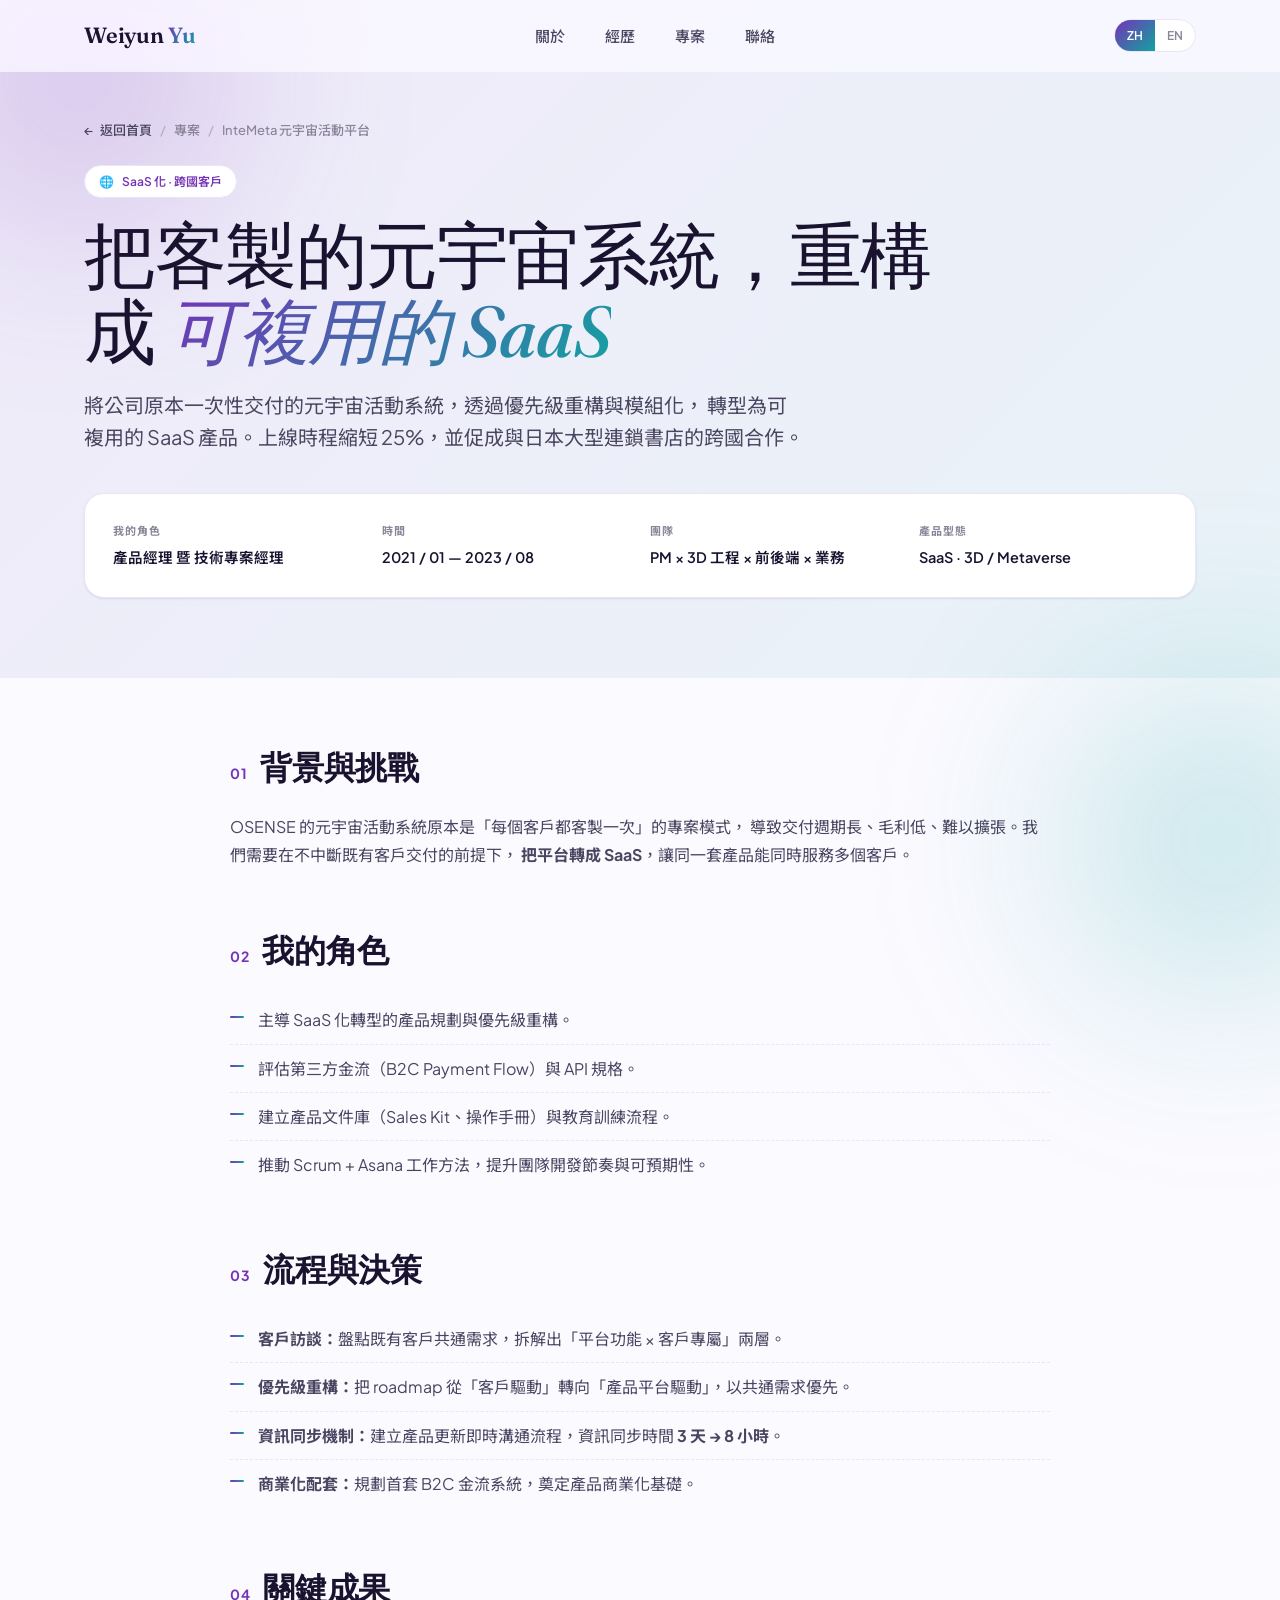
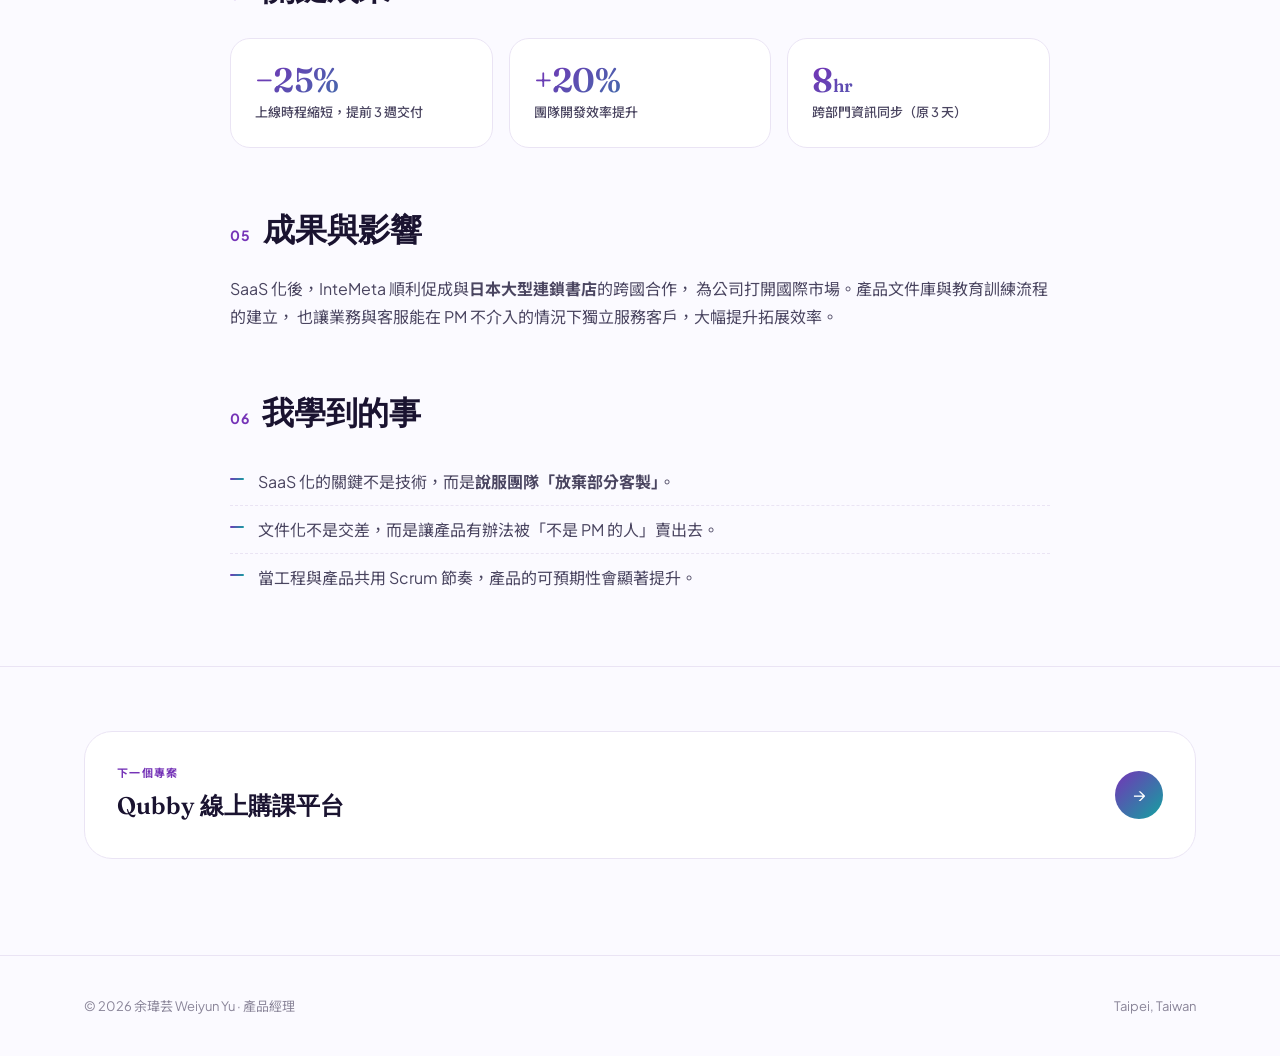
==== weiyun-site/projects/intemeta/index.html @ 2b87768e "commit first version" ====
<!DOCTYPE html>
<html lang="zh-Hant" data-lang="zh">
<head>
  <meta charset="UTF-8" />
  <meta name="viewport" content="width=device-width, initial-scale=1" />
  <title>InteMeta 元宇宙活動平台 · Weiyun Yu</title>
  <meta name="description" content="OSENSE Technology：將客製化的元宇宙活動系統 SaaS 化，上線時程縮短 25%，促成日本大型連鎖書店合作。" />

  <link rel="preconnect" href="https://fonts.googleapis.com" />
  <link rel="preconnect" href="https://fonts.gstatic.com" crossorigin />
  <link href="https://fonts.googleapis.com/css2?family=Fraunces:ital,opsz,wght@0,9..144,400;0,9..144,500;0,9..144,600;1,9..144,400;1,9..144,500&family=Plus+Jakarta+Sans:wght@400;500;600;700&family=Noto+Sans+TC:wght@400;500;600;700&display=swap" rel="stylesheet" />
  <link rel="stylesheet" href="../../assets/styles.css" />
  <link rel="stylesheet" href="../../assets/project.css" />
</head>
<body>

  <header class="nav">
    <div class="container nav__inner">
      <a href="../../index.html" class="nav__logo">
        <span>Weiyun</span><span class="gradient-text">&nbsp;Yu</span>
      </a>
      <nav class="nav__menu" aria-label="Primary">
        <a class="nav__link" href="../../index.html#about" data-zh="關於" data-en="About">關於</a>
        <a class="nav__link" href="../../index.html#experience" data-zh="經歷" data-en="Experience">經歷</a>
        <a class="nav__link" href="../../index.html#projects" data-zh="專案" data-en="Projects">專案</a>
        <a class="nav__link" href="../../index.html#contact" data-zh="聯絡" data-en="Contact">聯絡</a>
      </nav>
      <div class="nav__actions">
        <div class="lang-toggle" role="group" aria-label="Language">
          <button type="button" data-lang="zh" aria-pressed="true">ZH</button>
          <button type="button" data-lang="en" aria-pressed="false">EN</button>
        </div>
        <button type="button" class="nav__burger" aria-label="Menu" aria-expanded="false"><span></span></button>
      </div>
    </div>
  </header>

  <main>

    <section class="pp-hero">
      <div class="container">
        <div class="breadcrumb">
          <a href="../../index.html"><span aria-hidden="true">←</span> <span data-zh="返回首頁" data-en="Home">返回首頁</span></a>
          <span class="sep">/</span>
          <span data-zh="專案" data-en="Projects">專案</span>
          <span class="sep">/</span>
          <span data-zh="InteMeta 元宇宙活動平台" data-en="InteMeta">InteMeta 元宇宙活動平台</span>
        </div>

        <span class="pp-hero__tag">
          <span aria-hidden="true">🌐</span>
          <span data-zh="SaaS 化 · 跨國客戶" data-en="SaaS-ization · Cross-border">SaaS 化 · 跨國客戶</span>
        </span>

        <h1 class="pp-hero__title" data-i18n-show="zh">
          把客製的元宇宙系統，重構成 <em>可複用的 SaaS</em>
        </h1>
        <h1 class="pp-hero__title" data-i18n-show="en">
          Turning a bespoke metaverse system into a <em>repeatable SaaS</em>
        </h1>

        <p class="pp-hero__lede" data-i18n-show="zh">
          將公司原本一次性交付的元宇宙活動系統，透過優先級重構與模組化，
          轉型為可複用的 SaaS 產品。上線時程縮短 25%，並促成與日本大型連鎖書店的跨國合作。
        </p>
        <p class="pp-hero__lede" data-i18n-show="en">
          Refactored a one-off metaverse event system into a reusable SaaS product — rescoping priorities and modularising features.
          Launch time dropped 25% and unlocked a cross-border partnership with a major Japanese bookstore chain.
        </p>

        <dl class="pp-meta">
          <div class="pp-meta__item">
            <dt data-zh="我的角色" data-en="Role">我的角色</dt>
            <dd data-zh="產品經理 暨 技術專案經理" data-en="PM & Technical PM">產品經理 暨 技術專案經理</dd>
          </div>
          <div class="pp-meta__item">
            <dt data-zh="時間" data-en="Timeline">時間</dt>
            <dd data-zh="2021 / 01 — 2023 / 08" data-en="Jan 2021 — Aug 2023">2021 / 01 — 2023 / 08</dd>
          </div>
          <div class="pp-meta__item">
            <dt data-zh="團隊" data-en="Team">團隊</dt>
            <dd data-zh="PM × 3D 工程 × 前後端 × 業務" data-en="PM × 3D Eng × Fullstack × Sales">PM × 3D 工程 × 前後端 × 業務</dd>
          </div>
          <div class="pp-meta__item">
            <dt data-zh="產品型態" data-en="Type">產品型態</dt>
            <dd data-zh="SaaS · 3D / Metaverse" data-en="SaaS · 3D / Metaverse">SaaS · 3D / Metaverse</dd>
          </div>
        </dl>
      </div>
    </section>

    <section class="pp-body">
      <div class="container">

        <div class="pp-section reveal">
          <h2 data-num="01"><span data-zh="背景與挑戰" data-en="Context & Challenge">背景與挑戰</span></h2>
          <p data-i18n-show="zh">
            OSENSE 的元宇宙活動系統原本是「每個客戶都客製一次」的專案模式，
            導致交付週期長、毛利低、難以擴張。我們需要在不中斷既有客戶交付的前提下，
            <strong>把平台轉成 SaaS</strong>，讓同一套產品能同時服務多個客戶。
          </p>
          <p data-i18n-show="en">
            OSENSE's metaverse event platform ran on a "every client, a new fork" model — long cycles, thin margins, hard to scale.
            The goal: <strong>turn it into a SaaS</strong> that could serve multiple clients from a single codebase — without breaking
            existing deliveries.
          </p>
        </div>

        <div class="pp-section reveal">
          <h2 data-num="02"><span data-zh="我的角色" data-en="My Role">我的角色</span></h2>
          <ul data-i18n-show="zh">
            <li>主導 SaaS 化轉型的產品規劃與優先級重構。</li>
            <li>評估第三方金流（B2C Payment Flow）與 API 規格。</li>
            <li>建立產品文件庫（Sales Kit、操作手冊）與教育訓練流程。</li>
            <li>推動 Scrum + Asana 工作方法，提升團隊開發節奏與可預期性。</li>
          </ul>
          <ul data-i18n-show="en">
            <li>Owned the SaaS-ization roadmap and re-prioritised scope.</li>
            <li>Vetted third-party payment providers and designed the B2C payment flow & API contract.</li>
            <li>Built the product knowledge base — sales kits, ops playbooks and enablement training.</li>
            <li>Introduced Scrum + Asana rituals to give the team a predictable rhythm.</li>
          </ul>
        </div>

        <div class="pp-section reveal">
          <h2 data-num="03"><span data-zh="流程與決策" data-en="Process">流程與決策</span></h2>
          <ul data-i18n-show="zh">
            <li><strong>客戶訪談：</strong>盤點既有客戶共通需求，拆解出「平台功能 × 客戶專屬」兩層。</li>
            <li><strong>優先級重構：</strong>把 roadmap 從「客戶驅動」轉向「產品平台驅動」，以共通需求優先。</li>
            <li><strong>資訊同步機制：</strong>建立產品更新即時溝通流程，資訊同步時間 <strong>3 天 → 8 小時</strong>。</li>
            <li><strong>商業化配套：</strong>規劃首套 B2C 金流系統，奠定產品商業化基礎。</li>
          </ul>
          <ul data-i18n-show="en">
            <li><strong>Customer research:</strong> audited existing clients to split scope into <em>Platform</em> vs <em>Client-specific</em>.</li>
            <li><strong>Reprioritisation:</strong> shifted the roadmap from customer-driven to platform-driven, prioritising shared needs.</li>
            <li><strong>Sync ritual:</strong> built a real-time update pipeline — info sync time <strong>3 days → 8 hours</strong>.</li>
            <li><strong>Monetisation:</strong> designed the first B2C payment flow to unlock commercialisation.</li>
          </ul>
        </div>

        <div class="pp-section reveal">
          <h2 data-num="04"><span data-zh="關鍵成果" data-en="Highlights">關鍵成果</span></h2>
          <div class="pp-highlights">
            <div class="pp-highlight">
              <div class="pp-highlight__num">−25%</div>
              <div class="pp-highlight__label" data-zh="上線時程縮短，提前 3 週交付" data-en="Launch time cut · 3 weeks early">上線時程縮短，提前 3 週交付</div>
            </div>
            <div class="pp-highlight">
              <div class="pp-highlight__num">+20%</div>
              <div class="pp-highlight__label" data-zh="團隊開發效率提升" data-en="Team throughput lift">團隊開發效率提升</div>
            </div>
            <div class="pp-highlight">
              <div class="pp-highlight__num">8<span style="font-size:18px;">hr</span></div>
              <div class="pp-highlight__label" data-zh="跨部門資訊同步（原 3 天）" data-en="Cross-team sync (was 3 days)">跨部門資訊同步（原 3 天）</div>
            </div>
          </div>
        </div>

        <div class="pp-section reveal">
          <h2 data-num="05"><span data-zh="成果與影響" data-en="Outcome">成果與影響</span></h2>
          <p data-i18n-show="zh">
            SaaS 化後，InteMeta 順利促成與<strong>日本大型連鎖書店</strong>的跨國合作，
            為公司打開國際市場。產品文件庫與教育訓練流程的建立，
            也讓業務與客服能在 PM 不介入的情況下獨立服務客戶，大幅提升拓展效率。
          </p>
          <p data-i18n-show="en">
            Post-SaaS-ization, InteMeta landed a cross-border partnership with a <strong>major Japanese bookstore chain</strong>,
            opening up international markets. With the new product library and enablement in place, sales and CS could
            run customer engagements end-to-end without needing PM escalation — making growth truly scalable.
          </p>
        </div>

        <div class="pp-section reveal">
          <h2 data-num="06"><span data-zh="我學到的事" data-en="Learnings">我學到的事</span></h2>
          <ul data-i18n-show="zh">
            <li>SaaS 化的關鍵不是技術，而是<strong>說服團隊「放棄部分客製」</strong>。</li>
            <li>文件化不是交差，而是讓產品有辦法被「不是 PM 的人」賣出去。</li>
            <li>當工程與產品共用 Scrum 節奏，產品的可預期性會顯著提升。</li>
          </ul>
          <ul data-i18n-show="en">
            <li>The hardest part of SaaS-ization isn't technical — it's <strong>getting the team to let go of customisation</strong>.</li>
            <li>Docs aren't a chore; they're what lets the product ship without the PM in the room.</li>
            <li>Once engineering and product share a Scrum cadence, the roadmap becomes genuinely predictable.</li>
          </ul>
        </div>

      </div>
    </section>

    <section class="pp-next">
      <div class="container">
        <a class="pp-next-card" href="../qubby/index.html">
          <div>
            <div class="pp-next-card__label" data-zh="下一個專案" data-en="Next Project">下一個專案</div>
            <h3 class="pp-next-card__title" data-zh="Qubby 線上購課平台" data-en="Qubby · Course Marketplace">Qubby 線上購課平台</h3>
          </div>
          <div class="pp-next-card__arrow" aria-hidden="true">→</div>
        </a>
      </div>
    </section>

  </main>

  <footer class="footer">
    <div class="container footer__inner">
      <div>© <span data-year>2026</span> 余瑋芸 Weiyun Yu · <span data-zh="產品經理" data-en="Product Manager">產品經理</span></div>
      <div>Taipei, Taiwan</div>
    </div>
  </footer>

  <script src="../../assets/main.js"></script>
</body>
</html>
---- weiyun-site/assets/styles.css ----
/* ============================================================
   Weiyun Yu · Portfolio — Design System
   Palette: Purple #7533B7 + Teal #12A3A0 (gradient)
   Tone: Friendly, energetic, modern
   ============================================================ */

/* ---------- Tokens ---------- */
:root {
  /* Brand */
  --c-purple: #7533B7;
  --c-teal: #12A3A0;
  --g-brand: linear-gradient(135deg, #7533B7 0%, #12A3A0 100%);
  --g-brand-soft: linear-gradient(135deg, rgba(117, 51, 183, 0.08), rgba(18, 163, 160, 0.08));
  --g-brand-mid: linear-gradient(135deg, rgba(117, 51, 183, 0.15), rgba(18, 163, 160, 0.15));

  /* Neutrals */
  --c-bg: #FBFAFF;
  --c-surface: #FFFFFF;
  --c-surface-2: #F5F2FB;
  --c-ink: #1A1330;
  --c-ink-soft: #4A4560;
  --c-muted: #8A8599;
  --c-border: #EAE4F4;

  /* State */
  --c-ring: rgba(117, 51, 183, 0.35);

  /* Type scale */
  --f-serif: "Fraunces", "Noto Serif TC", Georgia, serif;
  --f-sans: "Plus Jakarta Sans", "Noto Sans TC", -apple-system, BlinkMacSystemFont, "Segoe UI", Roboto, sans-serif;

  /* Spacing */
  --sp-1: 4px;
  --sp-2: 8px;
  --sp-3: 12px;
  --sp-4: 16px;
  --sp-5: 24px;
  --sp-6: 32px;
  --sp-7: 48px;
  --sp-8: 64px;
  --sp-9: 96px;

  /* Radius */
  --r-sm: 8px;
  --r-md: 12px;
  --r-lg: 20px;
  --r-xl: 28px;
  --r-pill: 999px;

  /* Shadow */
  --sh-sm: 0 1px 2px rgba(26, 19, 48, 0.04), 0 1px 3px rgba(26, 19, 48, 0.06);
  --sh-md: 0 4px 12px rgba(26, 19, 48, 0.06), 0 8px 24px rgba(26, 19, 48, 0.06);
  --sh-lg: 0 12px 32px rgba(26, 19, 48, 0.08), 0 24px 64px rgba(26, 19, 48, 0.08);
  --sh-brand: 0 10px 30px rgba(117, 51, 183, 0.25);

  /* Layout */
  --maxw: 1160px;
  --nav-h: 72px;

  /* Motion */
  --ease: cubic-bezier(0.22, 1, 0.36, 1);
}

/* ---------- Reset ---------- */
*, *::before, *::after { box-sizing: border-box; }
html { scroll-behavior: smooth; scroll-padding-top: var(--nav-h); }
body {
  margin: 0;
  font-family: var(--f-sans);
  color: var(--c-ink);
  background: var(--c-bg);
  line-height: 1.6;
  -webkit-font-smoothing: antialiased;
  overflow-x: hidden;
}
img { max-width: 100%; display: block; }
a { color: inherit; text-decoration: none; }
button { font: inherit; cursor: pointer; border: none; background: none; color: inherit; }
ul { list-style: none; padding: 0; margin: 0; }

/* Ambient blobs (decorative) */
body::before, body::after {
  content: "";
  position: fixed;
  z-index: -1;
  border-radius: 50%;
  filter: blur(100px);
  opacity: 0.35;
  pointer-events: none;
}
body::before {
  width: 480px; height: 480px;
  background: radial-gradient(circle, var(--c-purple), transparent 60%);
  top: -160px; left: -160px;
}
body::after {
  width: 520px; height: 520px;
  background: radial-gradient(circle, var(--c-teal), transparent 60%);
  bottom: -200px; right: -200px;
}

/* ---------- Utilities ---------- */
.container {
  width: 100%;
  max-width: var(--maxw);
  margin: 0 auto;
  padding: 0 24px;
}
.gradient-text {
  background: var(--g-brand);
  -webkit-background-clip: text;
  background-clip: text;
  color: transparent;
}
.eyebrow {
  display: inline-flex;
  align-items: center;
  gap: 10px;
  font-size: 12px;
  letter-spacing: 0.18em;
  text-transform: uppercase;
  color: var(--c-purple);
  font-weight: 600;
}
.eyebrow::before {
  content: "";
  width: 32px;
  height: 2px;
  background: var(--g-brand);
  border-radius: 2px;
}
.section-title {
  font-family: var(--f-serif);
  font-size: clamp(28px, 4vw, 44px);
  font-weight: 600;
  line-height: 1.15;
  letter-spacing: -0.01em;
  margin: 12px 0 48px;
}

/* ---------- Navbar ---------- */
.nav {
  position: fixed;
  top: 0; left: 0; right: 0;
  z-index: 50;
  height: var(--nav-h);
  background: rgba(251, 250, 255, 0.75);
  backdrop-filter: saturate(180%) blur(14px);
  -webkit-backdrop-filter: saturate(180%) blur(14px);
  border-bottom: 1px solid transparent;
  transition: border-color 0.3s var(--ease), background 0.3s var(--ease);
}
.nav.scrolled { border-bottom-color: var(--c-border); }
.nav__inner {
  height: 100%;
  display: flex;
  align-items: center;
  justify-content: space-between;
}
.nav__logo {
  font-family: var(--f-serif);
  font-weight: 600;
  font-size: 22px;
  letter-spacing: -0.01em;
}
.nav__menu {
  display: flex;
  gap: 36px;
  align-items: center;
}
.nav__link {
  font-size: 15px;
  font-weight: 500;
  color: var(--c-ink-soft);
  position: relative;
  padding: 6px 2px;
  transition: color 0.2s var(--ease);
}
.nav__link:hover { color: var(--c-purple); }
.nav__link::after {
  content: "";
  position: absolute;
  left: 0; right: 0; bottom: 0;
  height: 2px;
  background: var(--g-brand);
  transform: scaleX(0);
  transform-origin: left;
  transition: transform 0.3s var(--ease);
  border-radius: 2px;
}
.nav__link:hover::after { transform: scaleX(1); }
.nav__actions { display: flex; align-items: center; gap: 16px; }
.lang-toggle {
  display: inline-flex;
  border: 1px solid var(--c-border);
  border-radius: var(--r-pill);
  overflow: hidden;
  background: var(--c-surface);
}
.lang-toggle button {
  padding: 6px 12px;
  font-size: 12px;
  font-weight: 600;
  color: var(--c-muted);
  transition: all 0.2s var(--ease);
}
.lang-toggle button.active {
  background: var(--g-brand);
  color: #fff;
}
.nav__burger {
  display: none;
  width: 40px; height: 40px;
  border-radius: var(--r-md);
  border: 1px solid var(--c-border);
  background: var(--c-surface);
  align-items: center; justify-content: center;
}
.nav__burger span {
  display: block;
  width: 18px; height: 2px;
  background: var(--c-ink);
  position: relative;
  transition: transform 0.3s var(--ease);
}
.nav__burger span::before, .nav__burger span::after {
  content: "";
  position: absolute;
  left: 0;
  width: 18px; height: 2px;
  background: var(--c-ink);
  transition: transform 0.3s var(--ease);
}
.nav__burger span::before { top: -6px; }
.nav__burger span::after { top: 6px; }
.nav.open .nav__burger span { background: transparent; }
.nav.open .nav__burger span::before { transform: translateY(6px) rotate(45deg); }
.nav.open .nav__burger span::after { transform: translateY(-6px) rotate(-45deg); }

/* ---------- Buttons ---------- */
.btn {
  display: inline-flex;
  align-items: center;
  gap: 8px;
  padding: 14px 24px;
  border-radius: var(--r-pill);
  font-weight: 600;
  font-size: 15px;
  transition: transform 0.2s var(--ease), box-shadow 0.2s var(--ease), background 0.2s var(--ease);
  cursor: pointer;
  white-space: nowrap;
}
.btn--primary {
  background: var(--g-brand);
  color: #fff;
  box-shadow: var(--sh-brand);
}
.btn--primary:hover { transform: translateY(-2px); box-shadow: 0 14px 36px rgba(117, 51, 183, 0.32); }
.btn--ghost {
  background: var(--c-surface);
  color: var(--c-ink);
  border: 1px solid var(--c-border);
}
.btn--ghost:hover { border-color: var(--c-purple); color: var(--c-purple); transform: translateY(-2px); }
.btn--sm { padding: 10px 18px; font-size: 14px; }

/* ---------- Chips / Tags ---------- */
.chip {
  display: inline-flex;
  align-items: center;
  padding: 7px 14px;
  border-radius: var(--r-pill);
  background: var(--c-surface);
  border: 1px solid var(--c-border);
  font-size: 13px;
  font-weight: 500;
  color: var(--c-ink-soft);
  transition: all 0.2s var(--ease);
}
.chip:hover {
  border-color: var(--c-purple);
  color: var(--c-purple);
  transform: translateY(-1px);
}
.chip-group { display: flex; flex-wrap: wrap; gap: 10px; }

/* ---------- Hero ---------- */
.hero {
  padding: calc(var(--nav-h) + 64px) 0 96px;
  position: relative;
}
.hero__grid {
  display: grid;
  grid-template-columns: 1.2fr 1fr;
  gap: 64px;
  align-items: center;
}
.hero__title {
  font-family: var(--f-serif);
  font-size: clamp(56px, 9vw, 120px);
  font-weight: 500;
  line-height: 0.95;
  letter-spacing: -0.03em;
  margin: 16px 0 24px;
}
.hero__title .given { display: block; }
.hero__title .family {
  display: block;
  font-style: italic;
  font-weight: 400;
  background: var(--g-brand);
  -webkit-background-clip: text;
  background-clip: text;
  color: transparent;
}
.hero__tagline {
  font-size: clamp(16px, 1.4vw, 18px);
  color: var(--c-ink-soft);
  max-width: 520px;
  margin: 0 0 28px;
}
.hero__chips { margin-bottom: 36px; }
.hero__ctas { display: flex; gap: 14px; flex-wrap: wrap; }

.hero__photo {
  position: relative;
  width: 100%;
  aspect-ratio: 1 / 1;
  max-width: 420px;
  margin-left: auto;
}
.hero__photo-inner {
  width: 100%;
  height: 100%;
  border-radius: 50%;
  overflow: hidden;
  background: var(--g-brand);
  padding: 6px;
  box-shadow: var(--sh-lg);
  position: relative;
  z-index: 2;
}
.hero__photo-inner img {
  width: 100%;
  height: 100%;
  object-fit: cover;
  border-radius: 50%;
  background: var(--c-surface-2);
}
.hero__photo::before, .hero__photo::after {
  content: "";
  position: absolute;
  border-radius: 50%;
  filter: blur(40px);
  z-index: 1;
}
.hero__photo::before {
  width: 180px; height: 180px;
  background: var(--c-purple);
  top: -30px; left: -20px;
  opacity: 0.35;
}
.hero__photo::after {
  width: 220px; height: 220px;
  background: var(--c-teal);
  bottom: -40px; right: -30px;
  opacity: 0.35;
}
.hero__sticker {
  position: absolute;
  right: -12px;
  top: 32px;
  z-index: 3;
  background: #fff;
  border-radius: var(--r-pill);
  padding: 10px 18px;
  box-shadow: var(--sh-md);
  font-size: 13px;
  font-weight: 600;
  display: inline-flex;
  align-items: center;
  gap: 8px;
  animation: float 4s ease-in-out infinite;
}
.hero__sticker .dot {
  width: 8px; height: 8px;
  background: var(--c-teal);
  border-radius: 50%;
  box-shadow: 0 0 0 4px rgba(18, 163, 160, 0.2);
}
@keyframes float {
  0%, 100% { transform: translateY(0); }
  50% { transform: translateY(-8px); }
}

/* ---------- Section ---------- */
.section {
  padding: 96px 0;
  position: relative;
}
.section--alt { background: var(--c-surface-2); }

/* ---------- About ---------- */
.about__grid {
  display: grid;
  grid-template-columns: 1.3fr 1fr;
  gap: 64px;
  align-items: start;
}
.about__text p {
  font-size: 17px;
  color: var(--c-ink-soft);
  margin: 0 0 20px;
}
.about__text strong {
  color: var(--c-ink);
  background: linear-gradient(180deg, transparent 65%, rgba(18, 163, 160, 0.25) 65%);
  padding: 0 2px;
  font-weight: 600;
}
.stats-grid {
  display: grid;
  grid-template-columns: 1fr 1fr;
  gap: 16px;
}
.stat-card {
  background: var(--c-surface);
  border: 1px solid var(--c-border);
  border-radius: var(--r-lg);
  padding: 28px 24px;
  transition: all 0.3s var(--ease);
  position: relative;
  overflow: hidden;
}
.stat-card::before {
  content: "";
  position: absolute;
  inset: 0;
  background: var(--g-brand);
  opacity: 0;
  transition: opacity 0.3s var(--ease);
  z-index: 0;
}
.stat-card:hover { transform: translateY(-4px); box-shadow: var(--sh-md); }
.stat-card > * { position: relative; z-index: 1; }
.stat-card__num {
  font-family: var(--f-serif);
  font-size: 44px;
  font-weight: 600;
  line-height: 1;
  letter-spacing: -0.02em;
  background: var(--g-brand);
  -webkit-background-clip: text;
  background-clip: text;
  color: transparent;
  margin-bottom: 8px;
}
.stat-card__label {
  font-size: 14px;
  color: var(--c-ink-soft);
  font-weight: 500;
}

/* ---------- Timeline ---------- */
.timeline {
  position: relative;
  padding-left: 8px;
}
.timeline::before {
  content: "";
  position: absolute;
  left: 108px;
  top: 8px;
  bottom: 8px;
  width: 2px;
  background: linear-gradient(180deg, var(--c-purple), var(--c-teal));
  opacity: 0.25;
  border-radius: 2px;
}
.t-item {
  display: grid;
  grid-template-columns: 96px 1fr;
  gap: 32px;
  padding: 20px 0;
  position: relative;
}
.t-item__when {
  font-size: 13px;
  font-weight: 600;
  color: var(--c-purple);
  text-align: right;
  padding-top: 4px;
}
.t-item__dot {
  position: absolute;
  left: 102px;
  top: 28px;
  width: 14px;
  height: 14px;
  border-radius: 50%;
  background: var(--g-brand);
  border: 3px solid var(--c-bg);
  box-shadow: 0 0 0 2px var(--c-purple);
}
.t-item__body {
  padding-left: 32px;
}
.t-item__role {
  font-size: 18px;
  font-weight: 700;
  color: var(--c-ink);
  margin: 0 0 4px;
}
.t-item__org {
  font-size: 14px;
  font-weight: 600;
  background: var(--g-brand);
  -webkit-background-clip: text;
  background-clip: text;
  color: transparent;
  margin: 0 0 12px;
}
.t-item__desc {
  font-size: 15px;
  color: var(--c-ink-soft);
  margin: 0;
}
.t-item__desc ul { padding-left: 18px; list-style: disc; }
.t-item__desc li { margin: 4px 0; }

/* ---------- Projects Grid ---------- */
.projects-grid {
  display: grid;
  grid-template-columns: repeat(3, 1fr);
  gap: 24px;
}
.p-card {
  display: flex;
  flex-direction: column;
  background: var(--c-surface);
  border: 1px solid var(--c-border);
  border-radius: var(--r-xl);
  padding: 28px;
  transition: all 0.3s var(--ease);
  position: relative;
  overflow: hidden;
  min-height: 280px;
  text-decoration: none;
  color: inherit;
}
.p-card::before {
  content: "";
  position: absolute;
  inset: 0;
  border-radius: var(--r-xl);
  padding: 2px;
  background: var(--g-brand);
  -webkit-mask: linear-gradient(#000 0 0) content-box, linear-gradient(#000 0 0);
  mask: linear-gradient(#000 0 0) content-box, linear-gradient(#000 0 0);
  -webkit-mask-composite: xor;
  mask-composite: exclude;
  opacity: 0;
  transition: opacity 0.3s var(--ease);
  pointer-events: none;
}
.p-card:hover { transform: translateY(-6px); box-shadow: var(--sh-lg); }
.p-card:hover::before { opacity: 1; }
.p-card__icon {
  width: 52px; height: 52px;
  border-radius: var(--r-md);
  background: var(--g-brand-mid);
  display: inline-flex;
  align-items: center;
  justify-content: center;
  font-size: 26px;
  margin-bottom: 20px;
}
.p-card__title {
  font-size: 20px;
  font-weight: 700;
  margin: 0 0 4px;
  letter-spacing: -0.01em;
}
.p-card__org {
  font-size: 13px;
  color: var(--c-muted);
  margin: 0 0 14px;
  font-weight: 500;
}
.p-card__desc {
  font-size: 14.5px;
  color: var(--c-ink-soft);
  margin: 0 0 20px;
  flex: 1;
}
.p-card__badge {
  display: inline-flex;
  align-items: center;
  gap: 6px;
  align-self: flex-start;
  padding: 6px 12px;
  font-size: 12px;
  font-weight: 600;
  color: var(--c-purple);
  background: var(--g-brand-soft);
  border-radius: var(--r-pill);
}
.p-card__arrow {
  position: absolute;
  top: 28px; right: 28px;
  width: 32px; height: 32px;
  border-radius: 50%;
  background: var(--c-surface-2);
  display: inline-flex;
  align-items: center;
  justify-content: center;
  color: var(--c-ink-soft);
  transition: all 0.3s var(--ease);
  font-size: 14px;
}
.p-card:hover .p-card__arrow {
  background: var(--g-brand);
  color: #fff;
  transform: rotate(-45deg);
}

/* ---------- Skills ---------- */
.skills-grid {
  display: grid;
  grid-template-columns: repeat(2, 1fr);
  gap: 24px;
}
.skill-block {
  background: var(--c-surface);
  border: 1px solid var(--c-border);
  border-radius: var(--r-lg);
  padding: 28px;
}
.skill-block__title {
  font-size: 14px;
  font-weight: 700;
  color: var(--c-purple);
  text-transform: uppercase;
  letter-spacing: 0.08em;
  margin: 0 0 16px;
}

/* ---------- Contact ---------- */
.contact-card {
  background: var(--c-surface);
  border: 1px solid var(--c-border);
  border-radius: var(--r-xl);
  padding: 56px;
  display: grid;
  grid-template-columns: 1.3fr 1fr;
  gap: 48px;
  align-items: center;
  position: relative;
  overflow: hidden;
  box-shadow: var(--sh-md);
}
.contact-card::before {
  content: "";
  position: absolute;
  top: -80px; right: -80px;
  width: 260px; height: 260px;
  border-radius: 50%;
  background: var(--g-brand);
  opacity: 0.1;
  filter: blur(40px);
}
.contact-card h2 {
  font-family: var(--f-serif);
  font-size: clamp(32px, 4vw, 48px);
  font-weight: 500;
  line-height: 1.1;
  letter-spacing: -0.02em;
  margin: 0 0 16px;
  position: relative;
}
.contact-card .hl {
  background: var(--g-brand);
  -webkit-background-clip: text;
  background-clip: text;
  color: transparent;
  font-style: italic;
}
.contact-card p {
  font-size: 16px;
  color: var(--c-ink-soft);
  margin: 0;
  position: relative;
}
.contact-links {
  display: flex;
  flex-direction: column;
  gap: 12px;
  position: relative;
}
.contact-link {
  display: flex;
  align-items: center;
  gap: 12px;
  padding: 14px 20px;
  background: var(--c-surface-2);
  border: 1px solid var(--c-border);
  border-radius: var(--r-md);
  font-size: 14px;
  font-weight: 500;
  transition: all 0.2s var(--ease);
}
.contact-link:hover {
  border-color: var(--c-purple);
  color: var(--c-purple);
  transform: translateX(4px);
}
.contact-link__icon {
  width: 20px; height: 20px;
  display: inline-flex;
  align-items: center;
  justify-content: center;
}

/* ---------- Footer ---------- */
.footer {
  padding: 40px 0;
  border-top: 1px solid var(--c-border);
  font-size: 13px;
  color: var(--c-muted);
}
.footer__inner {
  display: flex;
  justify-content: space-between;
  align-items: center;
  flex-wrap: wrap;
  gap: 12px;
}

/* ---------- Responsive ---------- */
@media (max-width: 1023px) {
  .hero__grid,
  .about__grid,
  .contact-card {
    grid-template-columns: 1fr;
    gap: 40px;
  }
  .hero { padding: calc(var(--nav-h) + 40px) 0 64px; }
  .hero__photo { order: -1; max-width: 320px; margin: 0 auto; }
  .section { padding: 72px 0; }
  .projects-grid { grid-template-columns: repeat(2, 1fr); }
  .contact-card { padding: 40px; }
}

@media (max-width: 767px) {
  :root { --nav-h: 64px; }
  .container { padding: 0 20px; }
  .nav__menu {
    position: fixed;
    top: var(--nav-h);
    left: 0; right: 0;
    flex-direction: column;
    gap: 0;
    background: rgba(251, 250, 255, 0.98);
    backdrop-filter: blur(20px);
    padding: 24px 20px;
    border-bottom: 1px solid var(--c-border);
    transform: translateY(-10px);
    opacity: 0;
    pointer-events: none;
    transition: all 0.3s var(--ease);
  }
  .nav__menu .nav__link {
    width: 100%;
    padding: 14px 4px;
    border-bottom: 1px solid var(--c-border);
    font-size: 16px;
  }
  .nav.open .nav__menu {
    transform: translateY(0);
    opacity: 1;
    pointer-events: auto;
  }
  .nav__burger { display: inline-flex; }
  .hero { padding-top: calc(var(--nav-h) + 32px); padding-bottom: 48px; }
  .hero__photo { max-width: 260px; }
  .hero__title { font-size: clamp(48px, 14vw, 72px); }
  .section { padding: 56px 0; }
  .section-title { margin-bottom: 32px; }
  .stats-grid { grid-template-columns: 1fr 1fr; }
  .stats-grid .stat-card { padding: 20px 16px; }
  .stat-card__num { font-size: 32px; }
  .projects-grid { grid-template-columns: 1fr; }
  .skills-grid { grid-template-columns: 1fr; }
  .contact-card { padding: 32px 24px; }
  .timeline::before { left: 72px; }
  .t-item { grid-template-columns: 64px 1fr; gap: 20px; }
  .t-item__dot { left: 66px; }
  .t-item__body { padding-left: 20px; }
  .t-item__when { font-size: 12px; }
  .hero__ctas .btn { flex: 1; justify-content: center; }
  .hero__sticker { right: auto; left: 50%; transform: translateX(-50%); }
}

/* ---------- Lang Toggle Body State ---------- */
[data-i18n-show]:not(.is-visible) { display: none; }

/* ---------- Reveal Animation ---------- */
.reveal {
  opacity: 0;
  transform: translateY(24px);
  transition: opacity 0.6s var(--ease), transform 0.6s var(--ease);
}
.reveal.in {
  opacity: 1;
  transform: none;
}
---- weiyun-site/assets/project.css ----
/* ============================================================
   Project Detail Page Styles
   ============================================================ */

.pp-hero {
  padding: calc(var(--nav-h) + 48px) 0 64px;
  position: relative;
  overflow: hidden;
}
.pp-hero::before {
  content: "";
  position: absolute;
  inset: 0;
  background: var(--g-brand);
  opacity: 0.08;
  z-index: -1;
}
.breadcrumb {
  display: flex;
  align-items: center;
  gap: 8px;
  font-size: 13px;
  color: var(--c-muted);
  margin-bottom: 24px;
  font-weight: 500;
}
.breadcrumb a {
  color: var(--c-ink-soft);
  display: inline-flex;
  align-items: center;
  gap: 6px;
  transition: color 0.2s var(--ease);
}
.breadcrumb a:hover { color: var(--c-purple); }
.breadcrumb .sep { opacity: 0.5; }

.pp-hero__tag {
  display: inline-flex;
  align-items: center;
  gap: 8px;
  padding: 6px 14px;
  background: var(--c-surface);
  border: 1px solid var(--c-border);
  border-radius: var(--r-pill);
  font-size: 12px;
  font-weight: 600;
  color: var(--c-purple);
  margin-bottom: 20px;
}
.pp-hero__title {
  font-family: var(--f-serif);
  font-size: clamp(40px, 6vw, 72px);
  font-weight: 500;
  line-height: 1.05;
  letter-spacing: -0.02em;
  margin: 0 0 20px;
  max-width: 900px;
}
.pp-hero__title em {
  font-style: italic;
  background: var(--g-brand);
  -webkit-background-clip: text;
  background-clip: text;
  color: transparent;
}
.pp-hero__lede {
  font-size: clamp(17px, 1.6vw, 20px);
  color: var(--c-ink-soft);
  max-width: 720px;
  margin: 0 0 40px;
  line-height: 1.6;
}
.pp-meta {
  display: grid;
  grid-template-columns: repeat(4, 1fr);
  gap: 20px;
  padding: 28px;
  background: var(--c-surface);
  border: 1px solid var(--c-border);
  border-radius: var(--r-lg);
  box-shadow: var(--sh-sm);
}
.pp-meta__item dt {
  font-size: 11px;
  font-weight: 700;
  color: var(--c-muted);
  text-transform: uppercase;
  letter-spacing: 0.1em;
  margin-bottom: 6px;
}
.pp-meta__item dd {
  margin: 0;
  font-size: 14.5px;
  font-weight: 600;
  color: var(--c-ink);
}

.pp-body {
  padding: 64px 0;
}
.pp-section {
  max-width: 820px;
  margin: 0 auto 56px;
}
.pp-section:last-child { margin-bottom: 0; }
.pp-section h2 {
  font-family: var(--f-serif);
  font-size: clamp(24px, 3vw, 32px);
  font-weight: 600;
  letter-spacing: -0.01em;
  margin: 0 0 20px;
  display: flex;
  align-items: baseline;
  gap: 12px;
}
.pp-section h2::before {
  content: attr(data-num);
  font-size: 14px;
  font-family: var(--f-sans);
  font-weight: 700;
  color: var(--c-purple);
  letter-spacing: 0.08em;
}
.pp-section p {
  font-size: 16px;
  color: var(--c-ink-soft);
  margin: 0 0 16px;
  line-height: 1.75;
}
.pp-section ul {
  padding-left: 0;
  list-style: none;
}
.pp-section ul li {
  position: relative;
  padding: 10px 0 10px 28px;
  font-size: 16px;
  color: var(--c-ink-soft);
  line-height: 1.7;
  border-bottom: 1px dashed var(--c-border);
}
.pp-section ul li:last-child { border-bottom: none; }
.pp-section ul li::before {
  content: "";
  position: absolute;
  left: 0;
  top: 20px;
  width: 14px;
  height: 2px;
  background: var(--g-brand);
  border-radius: 2px;
}

.pp-highlights {
  display: grid;
  grid-template-columns: repeat(3, 1fr);
  gap: 16px;
  margin-top: 24px;
}
.pp-highlight {
  padding: 24px;
  background: var(--c-surface);
  border: 1px solid var(--c-border);
  border-radius: var(--r-lg);
  transition: all 0.3s var(--ease);
}
.pp-highlight:hover { transform: translateY(-4px); box-shadow: var(--sh-md); }
.pp-highlight__num {
  font-family: var(--f-serif);
  font-size: 34px;
  font-weight: 600;
  line-height: 1;
  background: var(--g-brand);
  -webkit-background-clip: text;
  background-clip: text;
  color: transparent;
  margin-bottom: 6px;
  letter-spacing: -0.02em;
}
.pp-highlight__label {
  font-size: 13px;
  color: var(--c-ink-soft);
  font-weight: 500;
  line-height: 1.5;
}

.pp-next {
  padding: 64px 0 96px;
  border-top: 1px solid var(--c-border);
}
.pp-next-card {
  display: flex;
  justify-content: space-between;
  align-items: center;
  gap: 24px;
  padding: 32px;
  background: var(--c-surface);
  border: 1px solid var(--c-border);
  border-radius: var(--r-xl);
  transition: all 0.3s var(--ease);
}
.pp-next-card:hover {
  border-color: var(--c-purple);
  transform: translateY(-4px);
  box-shadow: var(--sh-md);
}
.pp-next-card__label {
  font-size: 11px;
  font-weight: 700;
  color: var(--c-purple);
  text-transform: uppercase;
  letter-spacing: 0.12em;
  margin: 0 0 6px;
}
.pp-next-card__title {
  font-family: var(--f-serif);
  font-size: 24px;
  font-weight: 600;
  margin: 0;
}
.pp-next-card__arrow {
  width: 48px; height: 48px;
  border-radius: 50%;
  background: var(--g-brand);
  color: #fff;
  display: inline-flex;
  align-items: center;
  justify-content: center;
  font-size: 18px;
  flex-shrink: 0;
  transition: transform 0.3s var(--ease);
}
.pp-next-card:hover .pp-next-card__arrow { transform: translateX(4px); }

@media (max-width: 1023px) {
  .pp-meta { grid-template-columns: repeat(2, 1fr); }
  .pp-highlights { grid-template-columns: repeat(3, 1fr); gap: 12px; }
  .pp-highlight { padding: 20px 16px; }
  .pp-highlight__num { font-size: 28px; }
}

@media (max-width: 767px) {
  .pp-hero { padding: calc(var(--nav-h) + 24px) 0 40px; }
  .pp-meta { grid-template-columns: 1fr 1fr; padding: 20px; gap: 16px; }
  .pp-body { padding: 48px 0; }
  .pp-section { margin-bottom: 40px; }
  .pp-highlights { grid-template-columns: 1fr; }
  .pp-next-card { flex-direction: column; text-align: center; padding: 24px; }
}
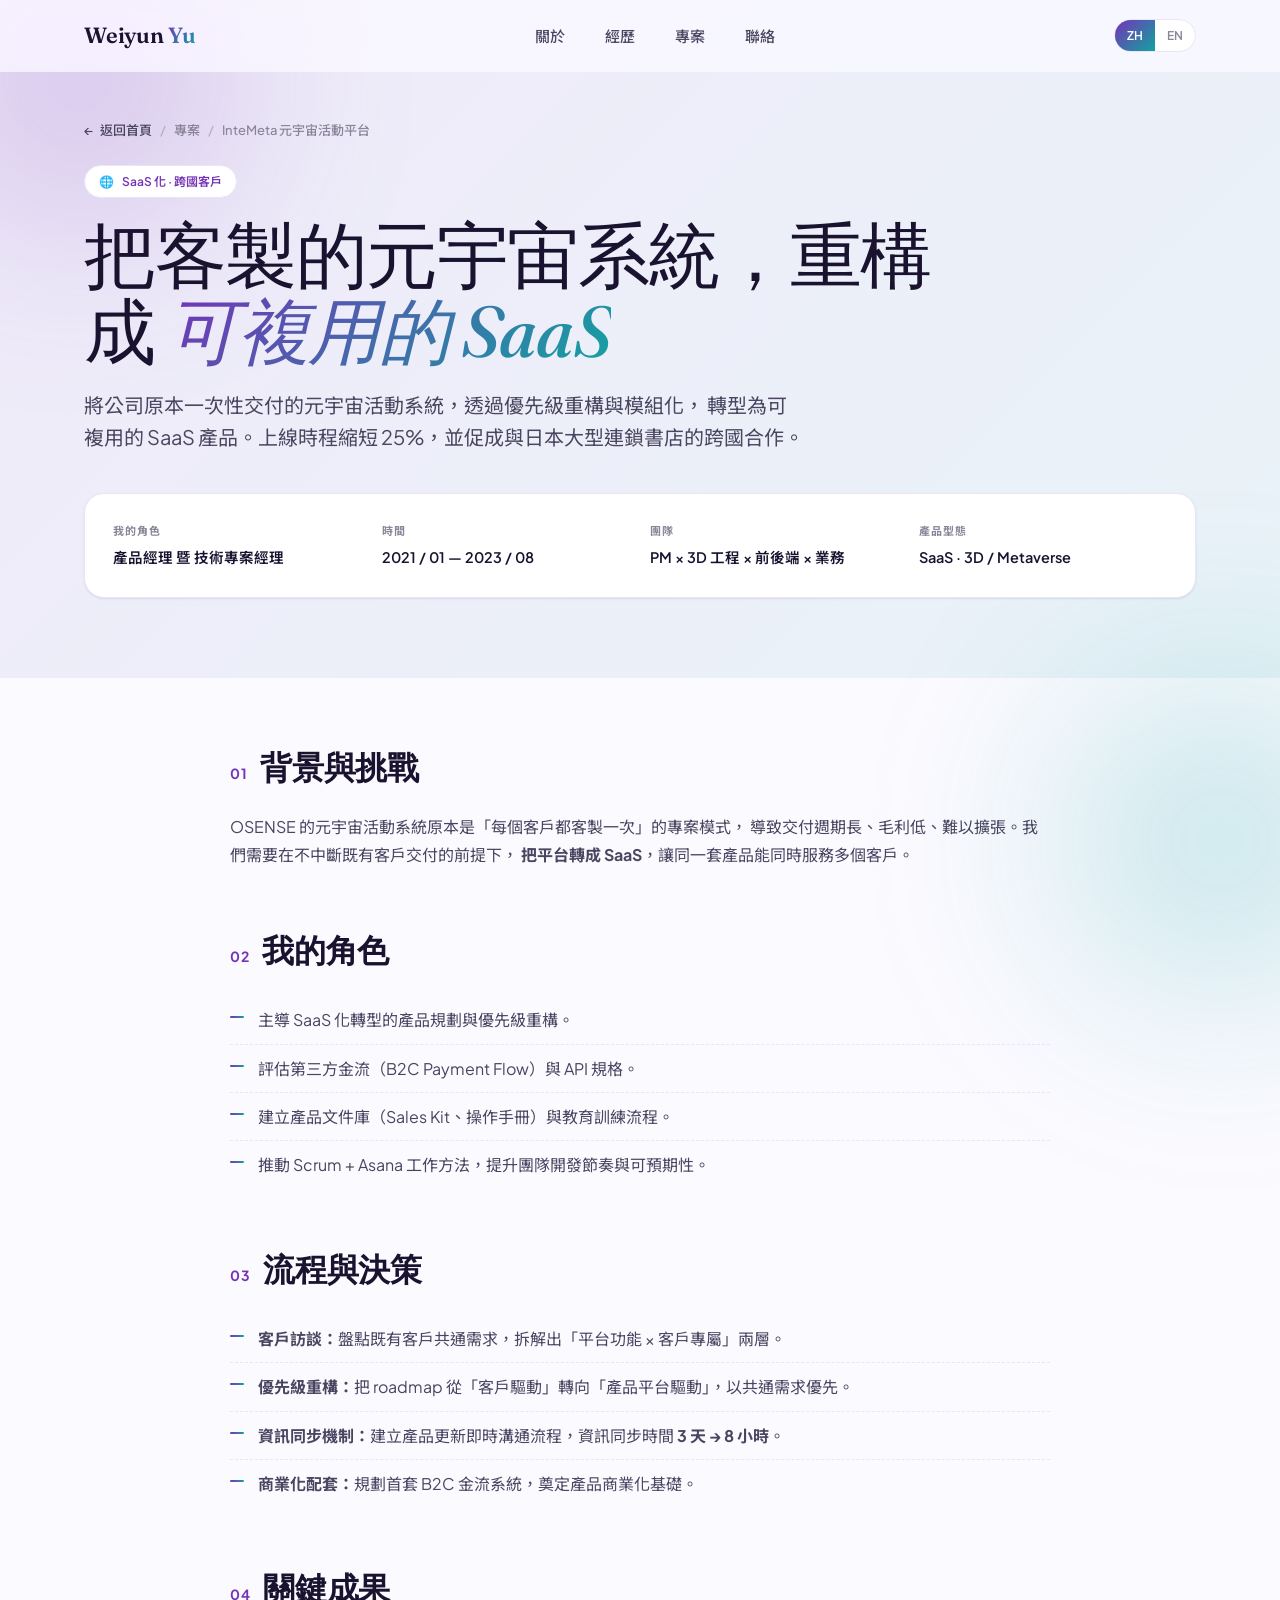
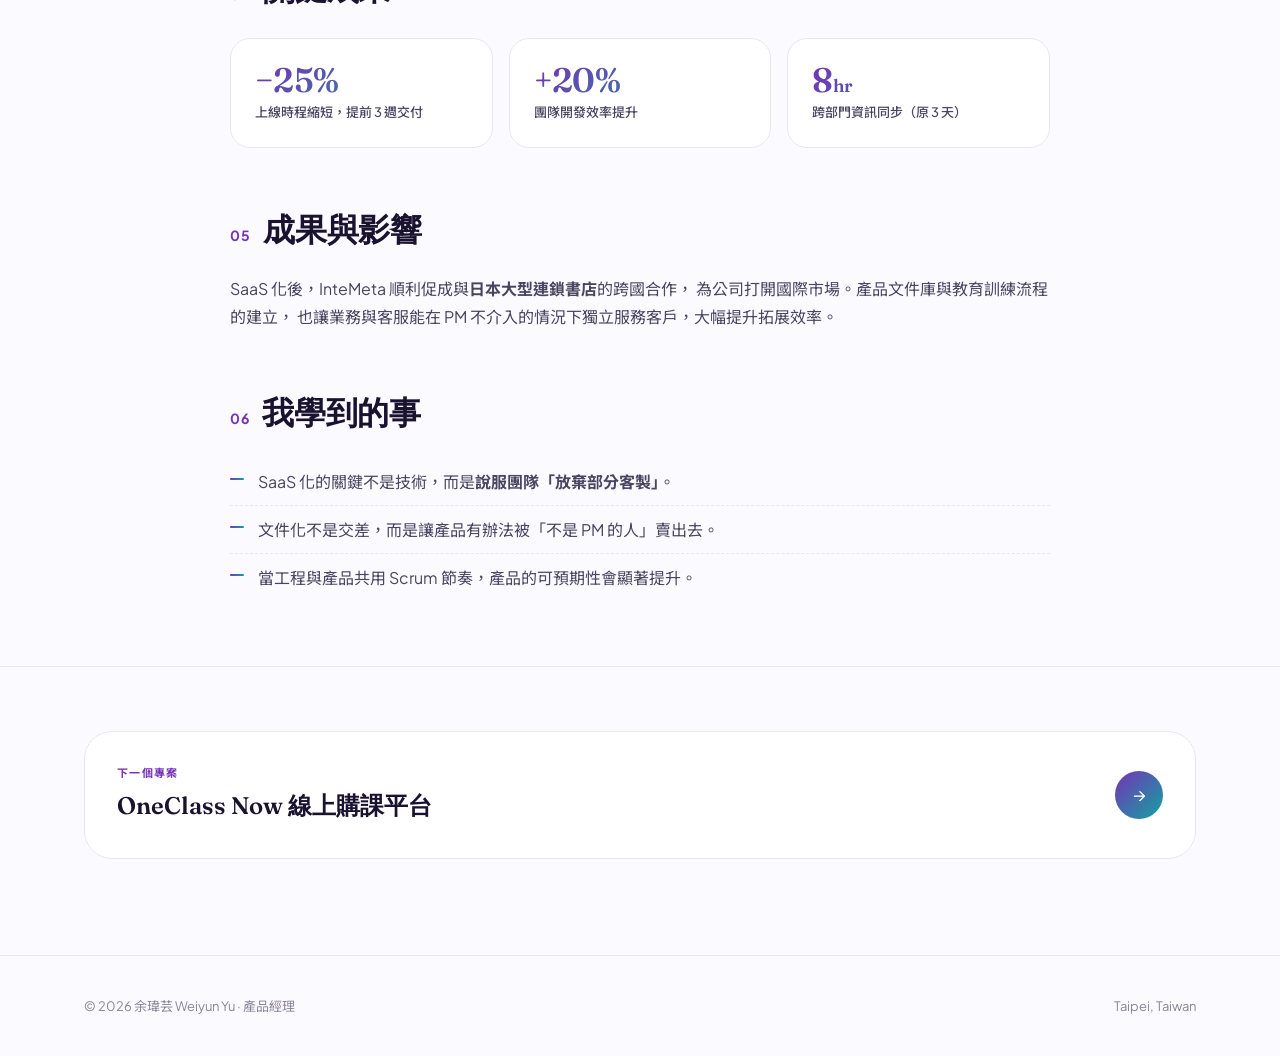
==== commit bb10ba31: "modify text & folder name" ====
--- a/weiyun-site/projects/intemeta/index.html
+++ b/weiyun-site/projects/intemeta/index.html
@@ -189,10 +189,10 @@
 
     <section class="pp-next">
       <div class="container">
-        <a class="pp-next-card" href="../qubby/index.html">
+        <a class="pp-next-card" href="../oneclassnow/index.html">
           <div>
             <div class="pp-next-card__label" data-zh="下一個專案" data-en="Next Project">下一個專案</div>
-            <h3 class="pp-next-card__title" data-zh="Qubby 線上購課平台" data-en="Qubby · Course Marketplace">Qubby 線上購課平台</h3>
+            <h3 class="pp-next-card__title" data-zh="OneClass Now 線上購課平台" data-en="OneClass Now · Course Marketplace">OneClass Now 線上購課平台</h3>
           </div>
           <div class="pp-next-card__arrow" aria-hidden="true">→</div>
         </a>
--- a/weiyun-site/assets/styles.css
+++ b/weiyun-site/assets/styles.css
@@ -388,6 +388,17 @@
   border-radius: 50%;
   box-shadow: 0 0 0 4px rgba(18, 163, 160, 0.2);
 }
+.hero__sticker--alt {
+  top: auto;
+  right: auto;
+  bottom: 24px;
+  left: -16px;
+  animation-delay: 2s;
+}
+.hero__sticker--alt .dot {
+  background: var(--c-purple);
+  box-shadow: 0 0 0 4px rgba(117, 51, 183, 0.2);
+}
 @keyframes float {
   0%, 100% { transform: translateY(0); }
   50% { transform: translateY(-8px); }
@@ -485,15 +496,29 @@
   position: relative;
 }
 .t-item__when {
-  font-size: 13px;
+  font-size: 12px;
   font-weight: 600;
   color: var(--c-purple);
-  text-align: right;
+  text-align: center;
   padding-top: 4px;
+  line-height: 1.5;
+  display: flex;
+  flex-direction: column;
+  align-items: center;
+  gap: 2px;
+}
+.t-item__when span {
+  display: block;
+  white-space: nowrap;
+}
+.t-item__when-sep {
+  font-size: 11px;
+  opacity: 0.4;
+  line-height: 1;
 }
 .t-item__dot {
   position: absolute;
-  left: 102px;
+  left: 93px;
   top: 28px;
   width: 14px;
   height: 14px;
@@ -792,13 +817,25 @@
   .projects-grid { grid-template-columns: 1fr; }
   .skills-grid { grid-template-columns: 1fr; }
   .contact-card { padding: 32px 24px; }
-  .timeline::before { left: 72px; }
-  .t-item { grid-template-columns: 64px 1fr; gap: 20px; }
-  .t-item__dot { left: 66px; }
-  .t-item__body { padding-left: 20px; }
+  .timeline::before { left: 84px; }
+  .t-item { grid-template-columns: 64px 1fr; gap: 24px; }
+  .t-item__dot { left: 69px; }
+  .t-item__body { padding-left: 12px; }
   .t-item__when { font-size: 12px; }
   .hero__ctas .btn { flex: 1; justify-content: center; }
-  .hero__sticker { right: auto; left: 50%; transform: translateX(-50%); }
+  .hero__sticker {
+    top: auto;
+    right: -4px;
+    bottom: 8px;
+    padding: 8px 14px;
+    font-size: 12px;
+  }
+  .hero__sticker--alt {
+    top: 8px;
+    right: auto;
+    bottom: auto;
+    left: -4px;
+  }
 }
 
 /* ---------- Lang Toggle Body State ---------- */
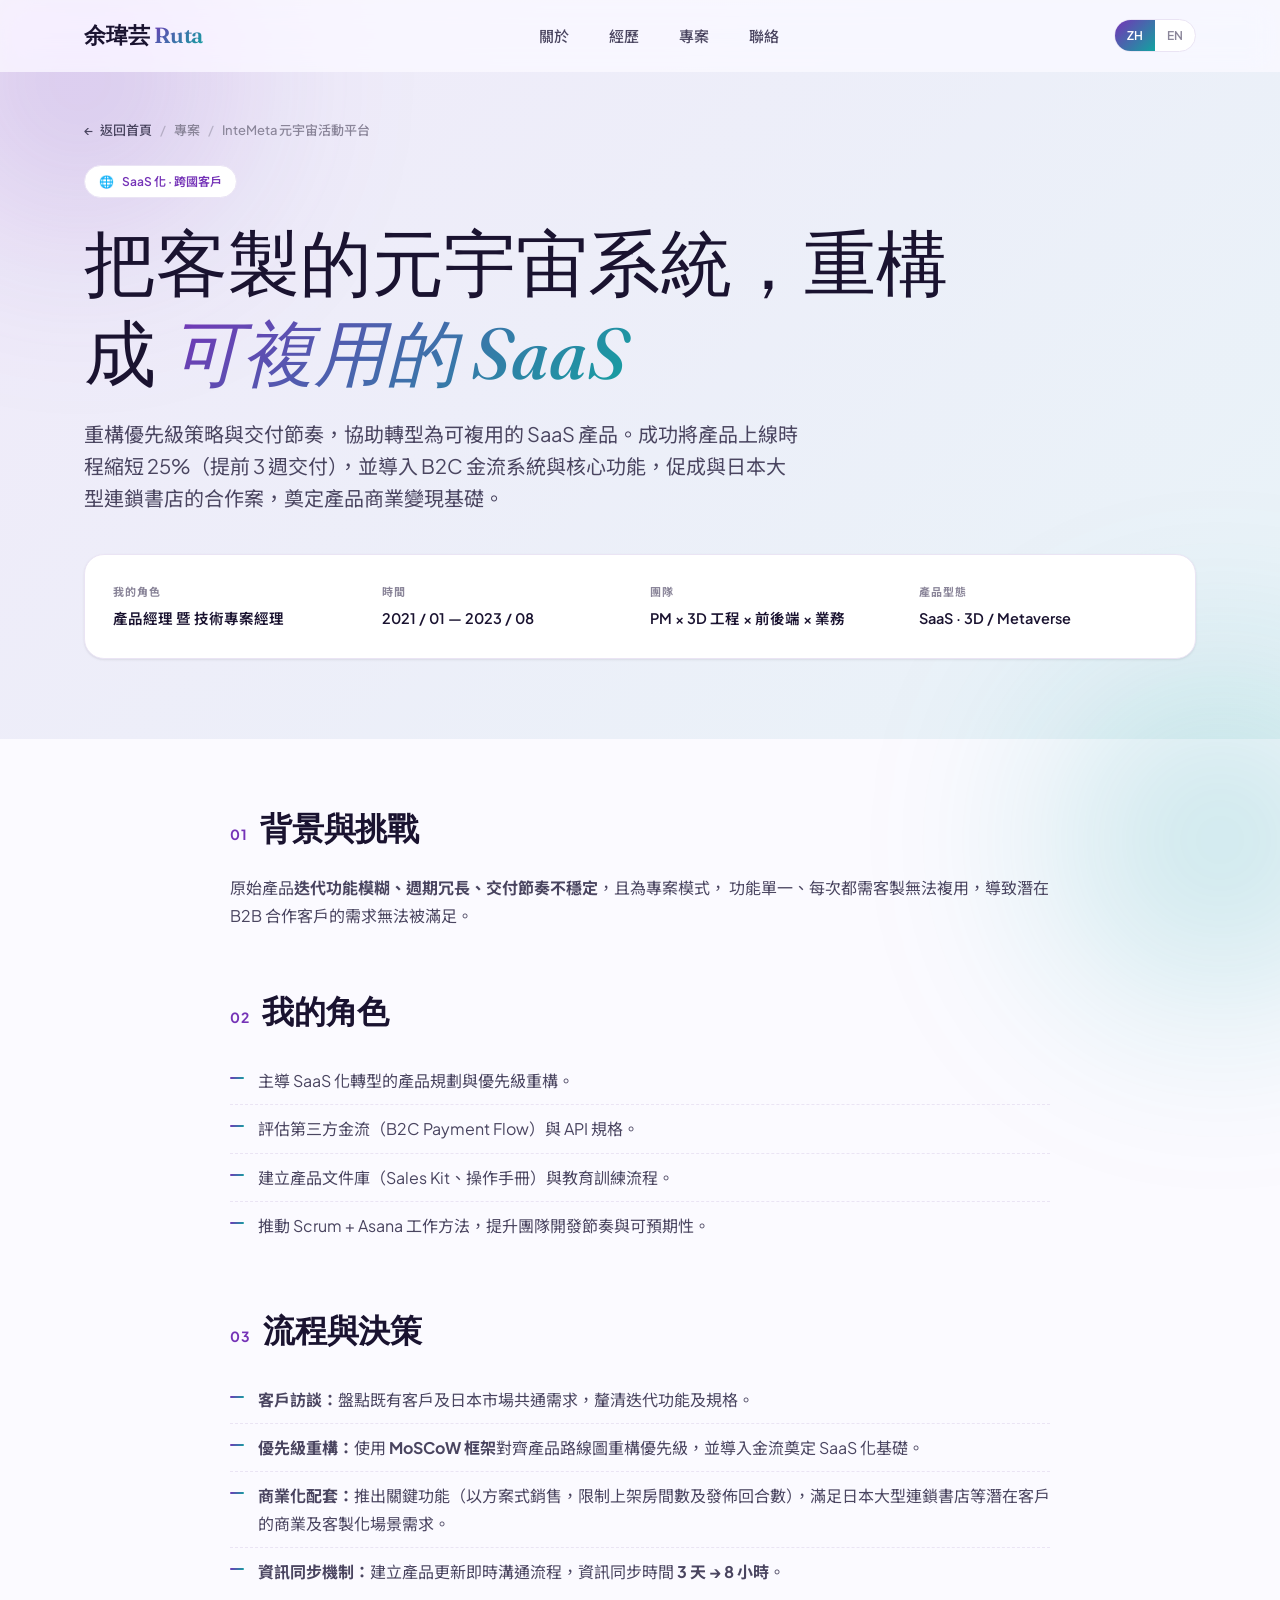
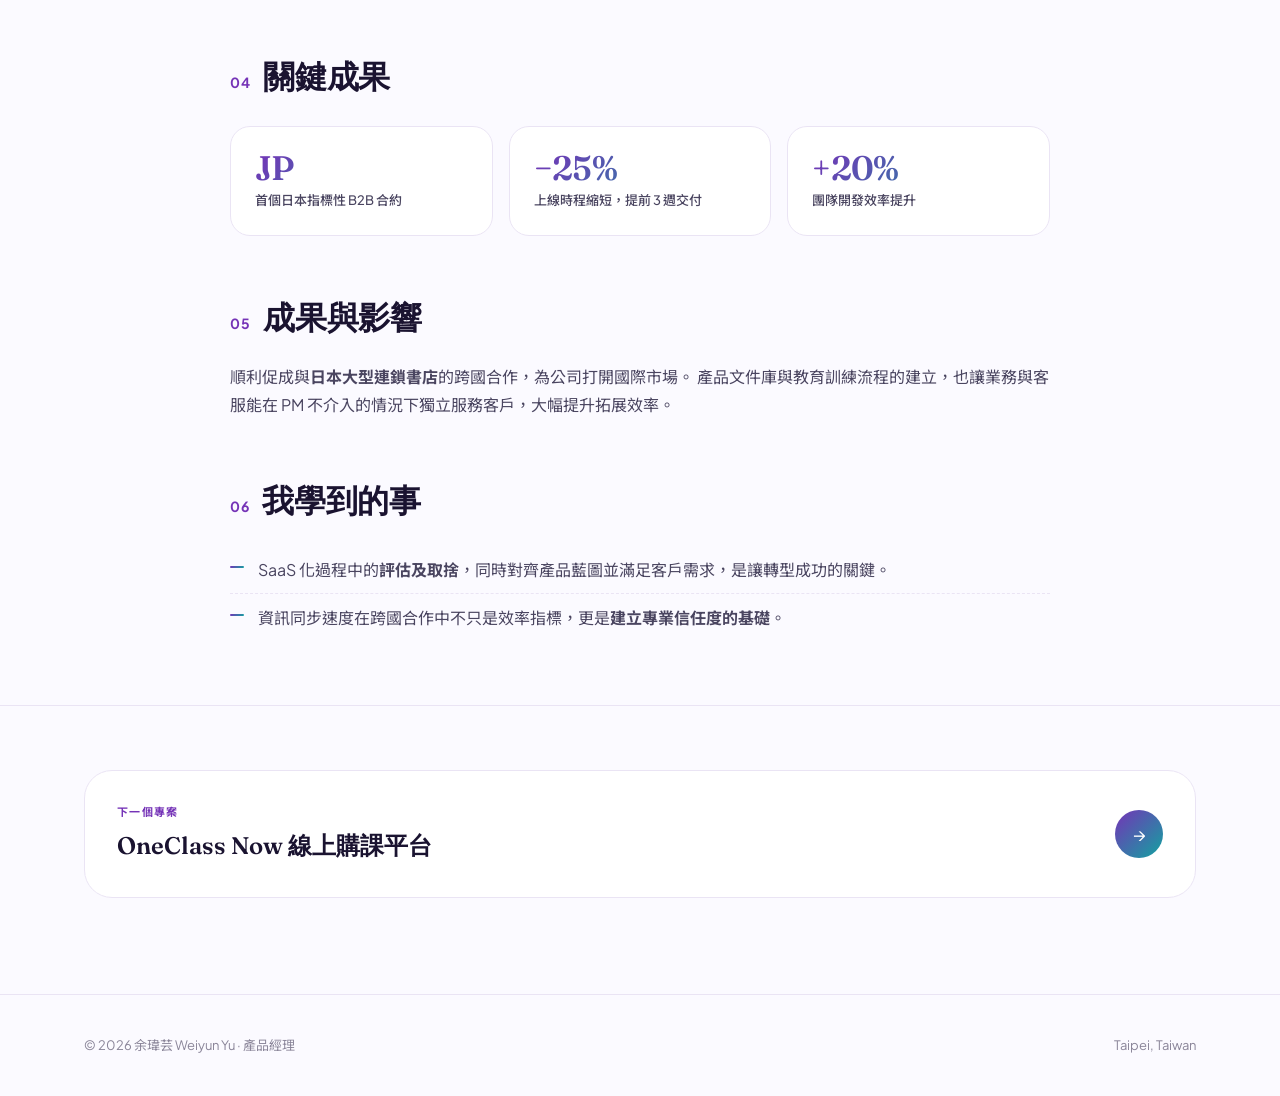
==== commit 27369f8e: "modify text in InteMeta" ====
--- a/weiyun-site/projects/intemeta/index.html
+++ b/weiyun-site/projects/intemeta/index.html
@@ -17,7 +17,7 @@
   <header class="nav">
     <div class="container nav__inner">
       <a href="../../index.html" class="nav__logo">
-        <span>Weiyun</span><span class="gradient-text">&nbsp;Yu</span>
+        <span>余瑋芸</span><span class="gradient-text">&nbsp;Ruta</span>
       </a>
       <nav class="nav__menu" aria-label="Primary">
         <a class="nav__link" href="../../index.html#about" data-zh="關於" data-en="About">關於</a>
@@ -60,12 +60,13 @@
         </h1>
 
         <p class="pp-hero__lede" data-i18n-show="zh">
-          將公司原本一次性交付的元宇宙活動系統，透過優先級重構與模組化，
-          轉型為可複用的 SaaS 產品。上線時程縮短 25%，並促成與日本大型連鎖書店的跨國合作。
+          重構優先級策略與交付節奏，協助轉型為可複用的 SaaS 產品。成功將產品上線時程縮短
+          25%（提前 3 週交付），並導入 B2C 金流系統與核心功能，促成與日本大型連鎖書店的合作案，奠定產品商業變現基礎。
         </p>
         <p class="pp-hero__lede" data-i18n-show="en">
-          Refactored a one-off metaverse event system into a reusable SaaS product — rescoping priorities and modularising features.
-          Launch time dropped 25% and unlocked a cross-border partnership with a major Japanese bookstore chain.
+          Refactored the prioritisation strategy and delivery rhythm to turn the system into a reusable SaaS. Cut launch time by
+          25% (shipped 3 weeks early), rolled out a B2C payment flow with the core feature set, and unlocked a partnership with
+          a major Japanese bookstore chain — laying the foundation for product monetisation.
         </p>
 
         <dl class="pp-meta">
@@ -95,14 +96,13 @@
         <div class="pp-section reveal">
           <h2 data-num="01"><span data-zh="背景與挑戰" data-en="Context & Challenge">背景與挑戰</span></h2>
           <p data-i18n-show="zh">
-            OSENSE 的元宇宙活動系統原本是「每個客戶都客製一次」的專案模式，
-            導致交付週期長、毛利低、難以擴張。我們需要在不中斷既有客戶交付的前提下，
-            <strong>把平台轉成 SaaS</strong>，讓同一套產品能同時服務多個客戶。
+            原始產品<strong>迭代功能模糊、週期冗長、交付節奏不穩定</strong>，且為專案模式，
+            功能單一、每次都需客製無法複用，導致潛在 B2B 合作客戶的需求無法被滿足。
           </p>
           <p data-i18n-show="en">
-            OSENSE's metaverse event platform ran on a "every client, a new fork" model — long cycles, thin margins, hard to scale.
-            The goal: <strong>turn it into a SaaS</strong> that could serve multiple clients from a single codebase — without breaking
-            existing deliveries.
+            The original product suffered from <strong>fuzzy iteration scope, long cycles and unstable delivery rhythm</strong> —
+            and as a project-based build, every client required custom forks with no reuse, leaving prospective B2B partners'
+            needs unmet.
           </p>
         </div>
 
@@ -125,22 +125,26 @@
         <div class="pp-section reveal">
           <h2 data-num="03"><span data-zh="流程與決策" data-en="Process">流程與決策</span></h2>
           <ul data-i18n-show="zh">
-            <li><strong>客戶訪談：</strong>盤點既有客戶共通需求，拆解出「平台功能 × 客戶專屬」兩層。</li>
-            <li><strong>優先級重構：</strong>把 roadmap 從「客戶驅動」轉向「產品平台驅動」，以共通需求優先。</li>
+            <li><strong>客戶訪談：</strong>盤點既有客戶及日本市場共通需求，釐清迭代功能及規格。</li>
+            <li><strong>優先級重構：</strong>使用 <strong>MoSCoW 框架</strong>對齊產品路線圖重構優先級，並導入金流奠定 SaaS 化基礎。</li>
+            <li><strong>商業化配套：</strong>推出關鍵功能（以方案式銷售，限制上架房間數及發佈回合數），滿足日本大型連鎖書店等潛在客戶的商業及客製化場景需求。</li>
             <li><strong>資訊同步機制：</strong>建立產品更新即時溝通流程，資訊同步時間 <strong>3 天 → 8 小時</strong>。</li>
-            <li><strong>商業化配套：</strong>規劃首套 B2C 金流系統，奠定產品商業化基礎。</li>
           </ul>
           <ul data-i18n-show="en">
-            <li><strong>Customer research:</strong> audited existing clients to split scope into <em>Platform</em> vs <em>Client-specific</em>.</li>
-            <li><strong>Reprioritisation:</strong> shifted the roadmap from customer-driven to platform-driven, prioritising shared needs.</li>
+            <li><strong>Customer research:</strong> audited existing clients and the Japanese market for shared needs to clarify iteration scope and specs.</li>
+            <li><strong>Reprioritisation:</strong> realigned the product roadmap with the <strong>MoSCoW framework</strong>; introduced payments to lay the SaaS foundation.</li>
+            <li><strong>Monetisation:</strong> shipped tiered packaging (room-count & release-cycle limits) to serve commercial & customisation scenarios for partners like the Japanese bookstore chain.</li>
             <li><strong>Sync ritual:</strong> built a real-time update pipeline — info sync time <strong>3 days → 8 hours</strong>.</li>
-            <li><strong>Monetisation:</strong> designed the first B2C payment flow to unlock commercialisation.</li>
           </ul>
         </div>
 
         <div class="pp-section reveal">
           <h2 data-num="04"><span data-zh="關鍵成果" data-en="Highlights">關鍵成果</span></h2>
           <div class="pp-highlights">
+            <div class="pp-highlight">
+              <div class="pp-highlight__num">JP</div>
+              <div class="pp-highlight__label" data-zh="首個日本指標性 B2B 合約" data-en="First flagship Japan contract">首個日本指標性 B2B 合約</div>
+            </div>
             <div class="pp-highlight">
               <div class="pp-highlight__num">−25%</div>
               <div class="pp-highlight__label" data-zh="上線時程縮短，提前 3 週交付" data-en="Launch time cut · 3 weeks early">上線時程縮短，提前 3 週交付</div>
@@ -149,38 +153,31 @@
               <div class="pp-highlight__num">+20%</div>
               <div class="pp-highlight__label" data-zh="團隊開發效率提升" data-en="Team throughput lift">團隊開發效率提升</div>
             </div>
-            <div class="pp-highlight">
-              <div class="pp-highlight__num">8<span style="font-size:18px;">hr</span></div>
-              <div class="pp-highlight__label" data-zh="跨部門資訊同步（原 3 天）" data-en="Cross-team sync (was 3 days)">跨部門資訊同步（原 3 天）</div>
-            </div>
           </div>
         </div>
 
         <div class="pp-section reveal">
           <h2 data-num="05"><span data-zh="成果與影響" data-en="Outcome">成果與影響</span></h2>
           <p data-i18n-show="zh">
-            SaaS 化後，InteMeta 順利促成與<strong>日本大型連鎖書店</strong>的跨國合作，
-            為公司打開國際市場。產品文件庫與教育訓練流程的建立，
-            也讓業務與客服能在 PM 不介入的情況下獨立服務客戶，大幅提升拓展效率。
+            順利促成與<strong>日本大型連鎖書店</strong>的跨國合作，為公司打開國際市場。
+            產品文件庫與教育訓練流程的建立，也讓業務與客服能在 PM 不介入的情況下獨立服務客戶，大幅提升拓展效率。
           </p>
           <p data-i18n-show="en">
-            Post-SaaS-ization, InteMeta landed a cross-border partnership with a <strong>major Japanese bookstore chain</strong>,
-            opening up international markets. With the new product library and enablement in place, sales and CS could
-            run customer engagements end-to-end without needing PM escalation — making growth truly scalable.
+            Landed a cross-border partnership with a <strong>major Japanese bookstore chain</strong>, opening up international markets.
+            With the new product library and enablement in place, sales and CS could run customer engagements end-to-end without
+            needing PM escalation — making growth truly scalable.
           </p>
         </div>
 
         <div class="pp-section reveal">
           <h2 data-num="06"><span data-zh="我學到的事" data-en="Learnings">我學到的事</span></h2>
           <ul data-i18n-show="zh">
-            <li>SaaS 化的關鍵不是技術，而是<strong>說服團隊「放棄部分客製」</strong>。</li>
-            <li>文件化不是交差，而是讓產品有辦法被「不是 PM 的人」賣出去。</li>
-            <li>當工程與產品共用 Scrum 節奏，產品的可預期性會顯著提升。</li>
+            <li>SaaS 化過程中的<strong>評估及取捨</strong>，同時對齊產品藍圖並滿足客戶需求，是讓轉型成功的關鍵。</li>
+            <li>資訊同步速度在跨國合作中不只是效率指標，更是<strong>建立專業信任度的基礎</strong>。</li>
           </ul>
           <ul data-i18n-show="en">
-            <li>The hardest part of SaaS-ization isn't technical — it's <strong>getting the team to let go of customisation</strong>.</li>
-            <li>Docs aren't a chore; they're what lets the product ship without the PM in the room.</li>
-            <li>Once engineering and product share a Scrum cadence, the roadmap becomes genuinely predictable.</li>
+            <li>The key to a successful SaaS-ization lives in the <strong>trade-offs</strong> — aligning the product roadmap while still meeting real customer needs.</li>
+            <li>In cross-border collaboration, sync speed isn't just an efficiency metric — it's the <strong>foundation of professional trust</strong>.</li>
           </ul>
         </div>
 
--- a/weiyun-site/assets/styles.css
+++ b/weiyun-site/assets/styles.css
@@ -312,6 +312,7 @@
   -webkit-background-clip: text;
   background-clip: text;
   color: transparent;
+  padding-right: 0.15em;
 }
 .hero__tagline {
   font-size: clamp(16px, 1.4vw, 18px);
@@ -556,7 +557,7 @@
 /* ---------- Projects Grid ---------- */
 .projects-grid {
   display: grid;
-  grid-template-columns: repeat(3, 1fr);
+  grid-template-columns: repeat(2, 1fr);
   gap: 24px;
 }
 .p-card {
@@ -709,6 +710,8 @@
   background-clip: text;
   color: transparent;
   font-style: italic;
+  padding-right: 0.15em;
+  display: inline-block;
 }
 .contact-card p {
   font-size: 16px;
--- a/weiyun-site/assets/project.css
+++ b/weiyun-site/assets/project.css
@@ -51,8 +51,7 @@
   font-family: var(--f-serif);
   font-size: clamp(40px, 6vw, 72px);
   font-weight: 500;
-  line-height: 1.05;
-  letter-spacing: -0.02em;
+  line-height: 1.25;
   margin: 0 0 20px;
   max-width: 900px;
 }
@@ -62,6 +61,8 @@
   -webkit-background-clip: text;
   background-clip: text;
   color: transparent;
+  padding-right: 0.15em;
+  display: inline-block;
 }
 .pp-hero__lede {
   font-size: clamp(17px, 1.6vw, 20px);
@@ -103,6 +104,69 @@
   margin: 0 auto 56px;
 }
 .pp-section:last-child { margin-bottom: 0; }
+
+/* ---------- Split layout: story + visual ---------- */
+.pp-section--split {
+  max-width: 1100px;
+  display: grid;
+  grid-template-columns: minmax(0, 1fr) minmax(0, 1.15fr);
+  gap: 56px;
+  align-items: center;
+}
+.pp-section--split.pp-section--reverse .pp-split__text { order: 2; }
+.pp-section--split.pp-section--reverse .pp-visual { order: 1; }
+.pp-split__text > h2 { margin-top: 0; }
+.pp-split__text > p:last-child { margin-bottom: 0; }
+
+.pp-visual {
+  margin: 0;
+  position: relative;
+  border-radius: var(--r-lg);
+  overflow: hidden;
+  background: var(--c-surface);
+  border: 1px solid var(--c-border);
+  box-shadow: var(--sh-lg);
+  transition: transform 0.4s var(--ease), box-shadow 0.4s var(--ease);
+}
+.pp-visual::after {
+  content: "";
+  position: absolute;
+  inset: -40px;
+  background: var(--g-brand);
+  opacity: 0.08;
+  filter: blur(60px);
+  z-index: -1;
+  border-radius: 50%;
+  pointer-events: none;
+}
+.pp-visual:hover {
+  transform: translateY(-4px);
+  box-shadow: 0 20px 50px rgba(26, 19, 48, 0.12), 0 40px 80px rgba(117, 51, 183, 0.08);
+}
+.pp-visual img {
+  width: 100%;
+  height: auto;
+  display: block;
+}
+.pp-visual figcaption {
+  padding: 14px 20px;
+  font-size: 13px;
+  font-weight: 500;
+  color: var(--c-ink-soft);
+  border-top: 1px solid var(--c-border);
+  background: var(--c-surface);
+  display: flex;
+  align-items: center;
+  gap: 8px;
+}
+.pp-visual figcaption::before {
+  content: "";
+  width: 6px;
+  height: 6px;
+  border-radius: 50%;
+  background: var(--g-brand);
+  flex-shrink: 0;
+}
 .pp-section h2 {
   font-family: var(--f-serif);
   font-size: clamp(24px, 3vw, 32px);
@@ -232,11 +296,214 @@
 }
 .pp-next-card:hover .pp-next-card__arrow { transform: translateX(4px); }
 
+/* =====================================================
+ * UI Showcase — dual-audience product walkthrough
+ * (used by: OneAnswer)
+ * ===================================================== */
+.pp-ui-showcase {
+  max-width: 920px;
+  margin: 0 auto 56px;
+}
+.pp-ui-showcase__intro {
+  max-width: 820px;
+  margin: 0 auto 32px;
+}
+.pp-ui-showcase__intro h2 { margin-top: 0; }
+
+.pp-ui-zone {
+  padding: 28px 28px;
+  border-radius: var(--r-lg);
+  border: 1px solid;
+  margin-bottom: 20px;
+  position: relative;
+}
+.pp-ui-zone:last-of-type { margin-bottom: 0; }
+
+.pp-ui-zone--student {
+  background: #FFF6F0;
+  border-color: rgba(245, 160, 108, 0.3);
+}
+.pp-ui-zone--tutor {
+  background: #EFFAF5;
+  border-color: rgba(76, 181, 148, 0.3);
+}
+
+.pp-ui-zone__head {
+  display: flex;
+  align-items: center;
+  gap: 10px;
+  margin-bottom: 20px;
+  font-size: 12px;
+  font-weight: 600;
+  letter-spacing: 0.04em;
+  text-transform: uppercase;
+}
+.pp-ui-zone__head::before {
+  content: "";
+  width: 8px;
+  height: 8px;
+  border-radius: 50%;
+  flex-shrink: 0;
+}
+.pp-ui-zone--student .pp-ui-zone__head { color: #C46E3A; }
+.pp-ui-zone--student .pp-ui-zone__head::before { background: #F5A06C; }
+.pp-ui-zone--tutor .pp-ui-zone__head { color: #2F8A6E; }
+.pp-ui-zone--tutor .pp-ui-zone__head::before { background: #4CB594; }
+.pp-ui-zone__head small {
+  font-weight: 500;
+  color: var(--c-ink-soft);
+  text-transform: none;
+  letter-spacing: 0;
+  margin-left: 6px;
+}
+
+.pp-phone-row {
+  display: flex;
+  justify-content: center;
+  flex-wrap: wrap;
+  gap: 18px;
+}
+
+.pp-phone {
+  margin: 0;
+  width: 100%;
+  max-width: 200px;
+  background: var(--c-surface);
+  border: 1px solid var(--c-border);
+  border-radius: 18px;
+  overflow: hidden;
+  box-shadow: 0 6px 20px rgba(26, 19, 48, 0.06);
+  transition: transform 0.4s var(--ease), box-shadow 0.4s var(--ease);
+}
+.pp-phone:hover {
+  transform: translateY(-3px);
+  box-shadow: 0 12px 28px rgba(26, 19, 48, 0.1);
+}
+.pp-phone img {
+  width: 100%;
+  height: auto;
+  display: block;
+}
+.pp-phone figcaption {
+  padding: 10px 12px;
+  font-size: 11.5px;
+  line-height: 1.4;
+  color: var(--c-ink-soft);
+  border-top: 1px solid var(--c-border);
+  background: var(--c-surface);
+  display: flex;
+  align-items: center;
+  gap: 7px;
+}
+.pp-phone figcaption::before {
+  content: "";
+  width: 5px;
+  height: 5px;
+  border-radius: 50%;
+  background: var(--g-brand);
+  flex-shrink: 0;
+}
+
+/* Spotlight block — desktop differentiation feature */
+.pp-ui-spotlight {
+  margin-top: 28px;
+  padding: 32px 32px;
+  border-radius: var(--r-lg);
+  background: var(--c-surface);
+  border: 1px solid var(--c-border);
+  box-shadow: var(--sh-lg);
+  position: relative;
+  overflow: hidden;
+}
+.pp-ui-spotlight::before {
+  content: "";
+  position: absolute;
+  inset: -80px -80px auto auto;
+  width: 300px;
+  height: 300px;
+  background: var(--g-brand);
+  opacity: 0.08;
+  filter: blur(80px);
+  border-radius: 50%;
+  pointer-events: none;
+}
+.pp-ui-spotlight__head {
+  display: flex;
+  align-items: baseline;
+  gap: 14px;
+  margin-bottom: 8px;
+  font-size: 12px;
+  font-weight: 600;
+  letter-spacing: 0.1em;
+  text-transform: uppercase;
+  color: var(--c-accent, #7533B7);
+}
+.pp-ui-spotlight__head::before {
+  content: "★";
+  font-size: 16px;
+  letter-spacing: 0;
+}
+.pp-ui-spotlight h3 {
+  font-family: var(--f-serif);
+  font-size: 22px;
+  font-weight: 500;
+  margin: 0 0 8px;
+  line-height: 1.3;
+}
+.pp-ui-spotlight__lede {
+  color: var(--c-ink-soft);
+  font-size: 14px;
+  margin: 0 0 20px;
+  max-width: 680px;
+}
+.pp-ui-spotlight__image {
+  margin: 0 auto;
+  max-width: 680px;
+  border-radius: 12px;
+  overflow: hidden;
+  border: 1px solid var(--c-border);
+  box-shadow: 0 10px 28px rgba(26, 19, 48, 0.08);
+}
+.pp-ui-spotlight__image img {
+  width: 100%;
+  height: auto;
+  display: block;
+}
+.pp-ui-spotlight__caption {
+  display: flex;
+  align-items: center;
+  gap: 10px;
+  margin: 16px auto 0;
+  max-width: 680px;
+  font-size: 12.5px;
+  color: var(--c-ink-soft);
+}
+.pp-ui-spotlight__caption strong {
+  color: var(--c-ink);
+  font-weight: 600;
+}
+.pp-ui-spotlight__caption::before {
+  content: "";
+  width: 6px;
+  height: 6px;
+  border-radius: 50%;
+  background: var(--g-brand);
+  flex-shrink: 0;
+}
+
 @media (max-width: 1023px) {
   .pp-meta { grid-template-columns: repeat(2, 1fr); }
   .pp-highlights { grid-template-columns: repeat(3, 1fr); gap: 12px; }
   .pp-highlight { padding: 20px 16px; }
   .pp-highlight__num { font-size: 28px; }
+  .pp-section--split { grid-template-columns: 1fr; gap: 32px; max-width: 820px; }
+  .pp-section--split.pp-section--reverse .pp-split__text { order: 1; }
+  .pp-section--split.pp-section--reverse .pp-visual { order: 2; }
+  .pp-ui-zone { padding: 24px 20px; }
+  .pp-phone-row { gap: 14px; }
+  .pp-phone { max-width: 180px; }
+  .pp-ui-spotlight { padding: 28px 24px; }
+  .pp-ui-spotlight h3 { font-size: 20px; }
 }
 
 @media (max-width: 767px) {
@@ -246,4 +513,33 @@
   .pp-section { margin-bottom: 40px; }
   .pp-highlights { grid-template-columns: 1fr; }
   .pp-next-card { flex-direction: column; text-align: center; padding: 24px; }
-}
+  .pp-section--split { gap: 24px; }
+  .pp-visual figcaption { padding: 12px 16px; font-size: 12px; }
+
+  .pp-ui-showcase { margin-bottom: 40px; }
+  .pp-ui-showcase__intro { margin-bottom: 28px; }
+  .pp-ui-zone { padding: 24px 0; background: transparent; border: none; margin-bottom: 8px; }
+  .pp-ui-zone__head { padding: 0 4px; margin-bottom: 16px; }
+  .pp-phone-row {
+    display: grid;
+    grid-auto-flow: column;
+    grid-auto-columns: 58%;
+    justify-content: start;
+    flex-wrap: nowrap;
+    gap: 12px;
+    overflow-x: auto;
+    scroll-snap-type: x mandatory;
+    padding: 4px 20px 12px;
+    margin: 0 -20px;
+    scrollbar-width: thin;
+  }
+  .pp-phone {
+    scroll-snap-align: start;
+    max-width: none;
+    min-width: 0;
+    width: auto;
+  }
+  .pp-ui-spotlight { margin-top: 16px; padding: 24px 20px; }
+  .pp-ui-spotlight h3 { font-size: 20px; }
+  .pp-ui-spotlight__lede { font-size: 14px; }
+}
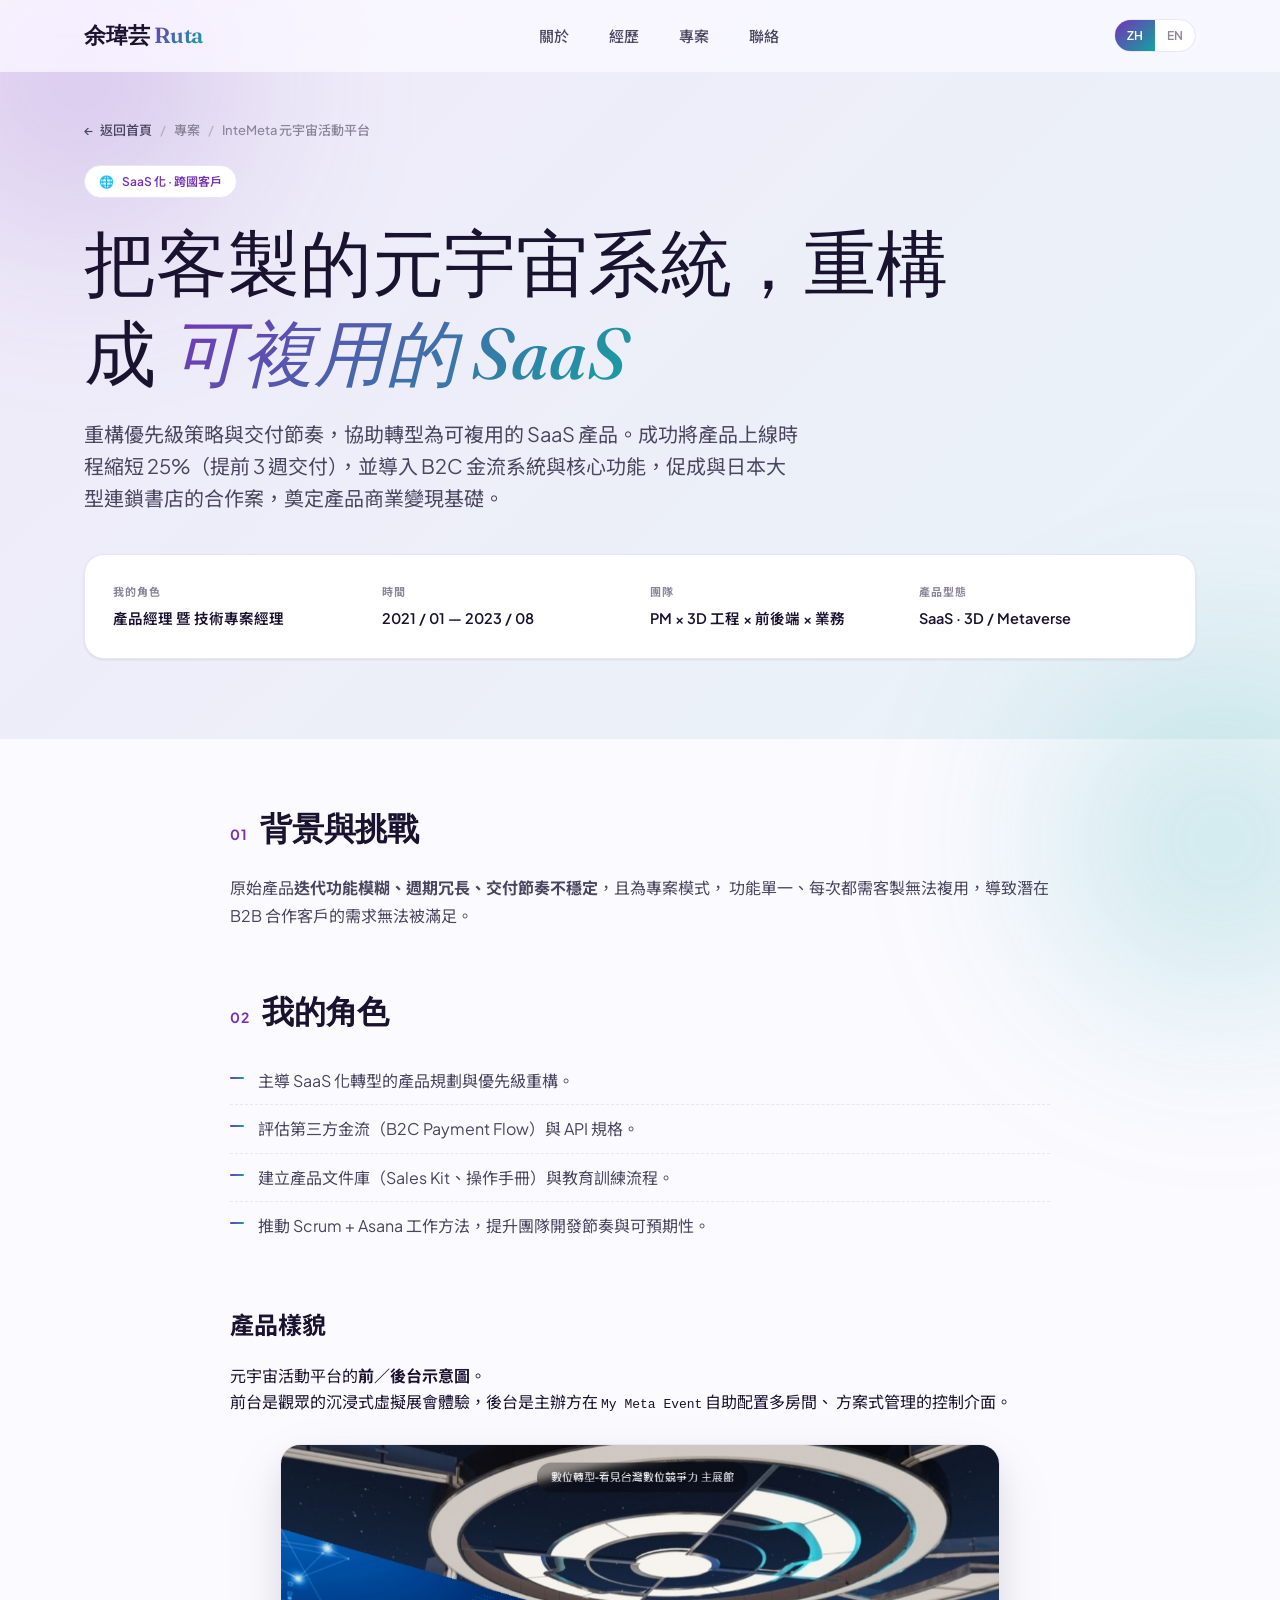
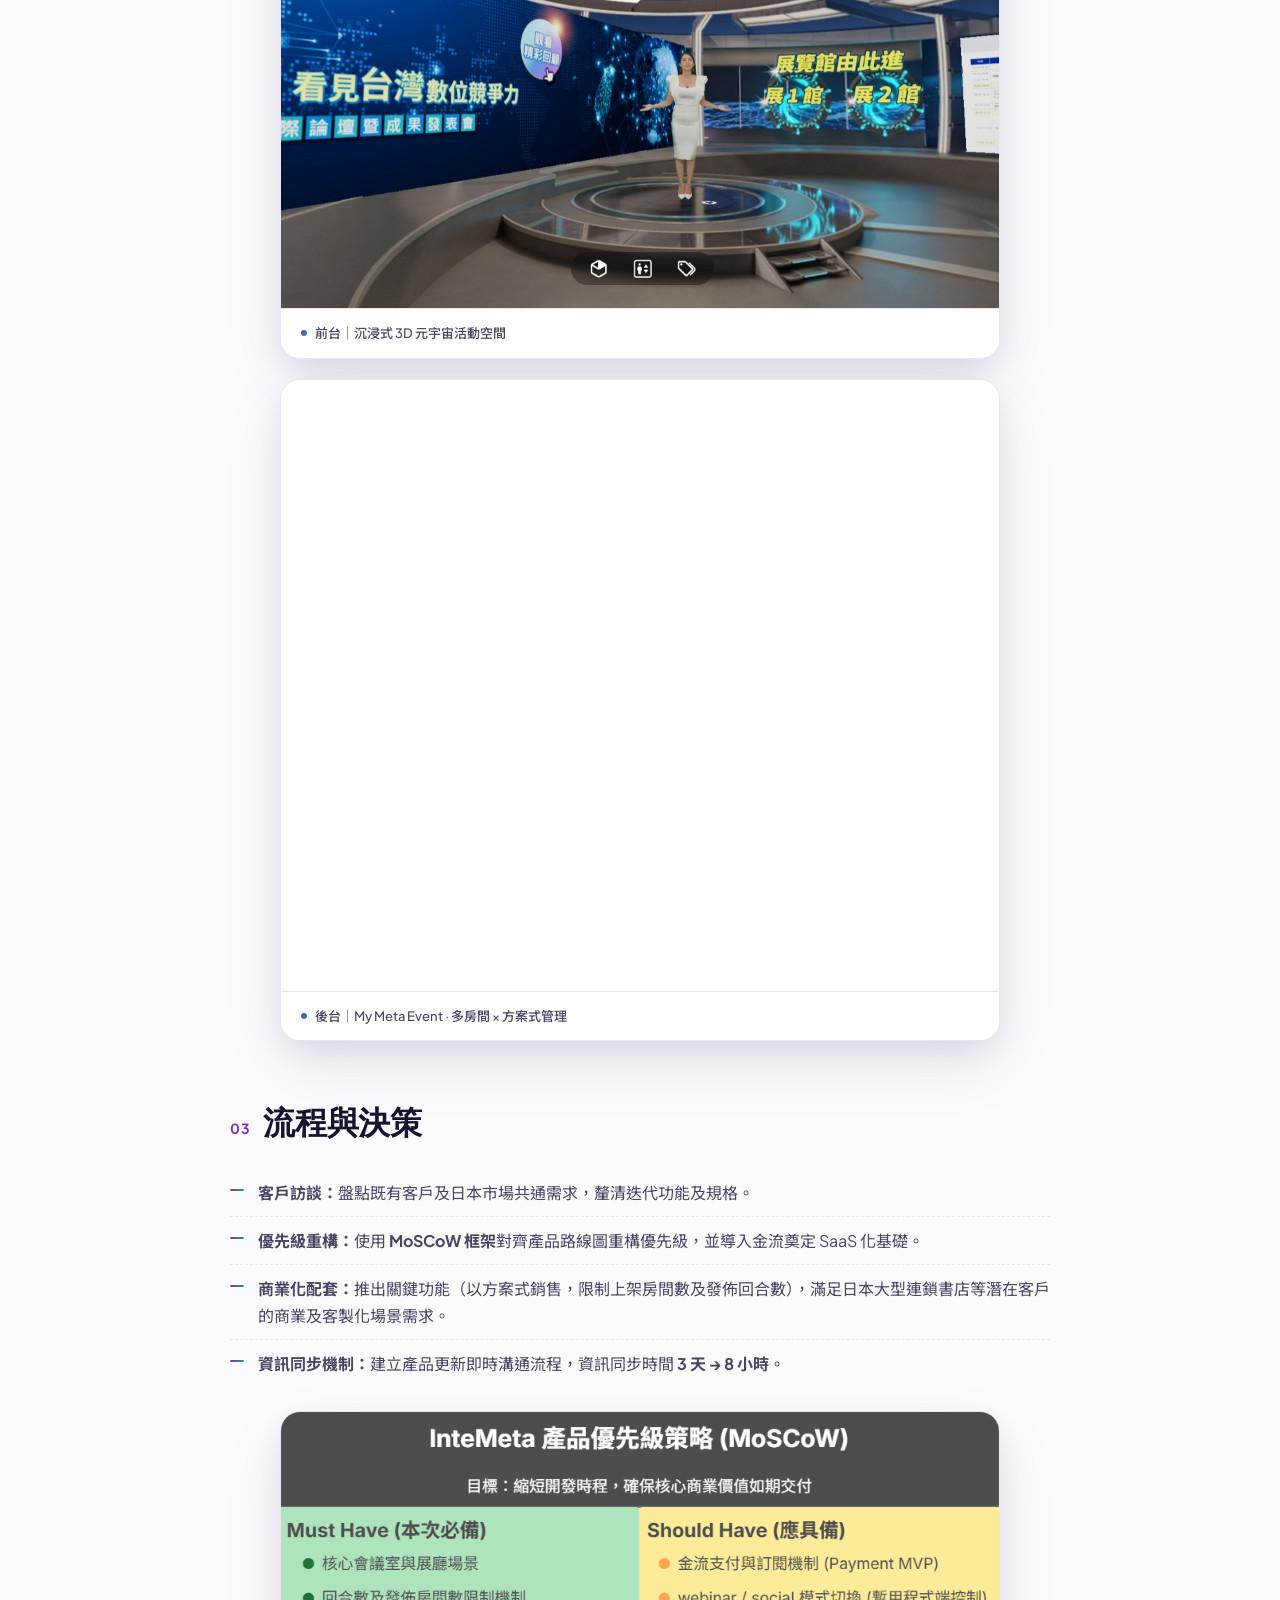
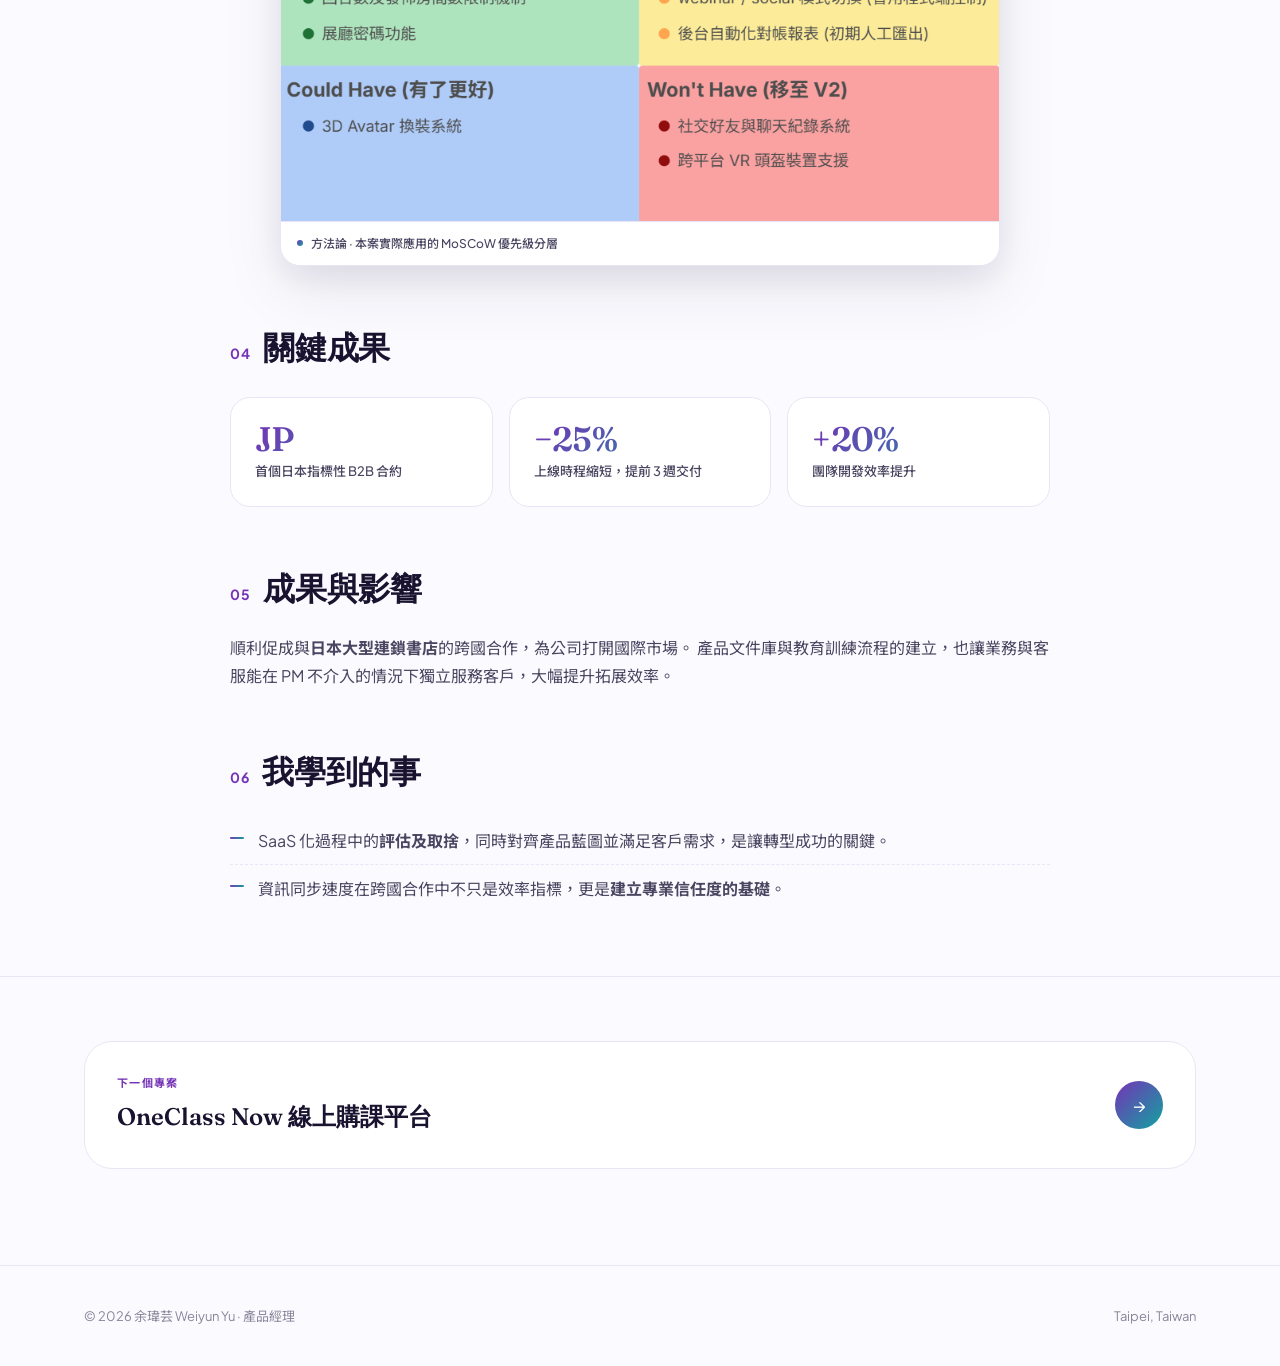
==== commit 0eec0770: "add product image section size & content" ====
--- a/weiyun-site/projects/intemeta/index.html
+++ b/weiyun-site/projects/intemeta/index.html
@@ -122,6 +122,38 @@
           </ul>
         </div>
 
+        <div class="pp-showcase reveal">
+          <div class="pp-showcase__intro">
+            <h2><span data-zh="產品樣貌" data-en="Product Surface">產品樣貌</span></h2>
+            <p data-i18n-show="zh">
+              元宇宙活動平台的<strong>前／後台示意圖</strong>。<br>
+              前台是觀眾的沉浸式虛擬展會體驗，後台是主辦方在 <code>My Meta Event</code> 自助配置多房間、
+              方案式管理的控制介面。
+            </p>
+            <p data-i18n-show="en">
+              A look at the metaverse event platform, <strong>front and back</strong>.<br>
+              The front-end is the audience's immersive experience; the back-end is the <code>My Meta Event</code> console
+              where admins self-serve multi-room tiered management.
+            </p>
+          </div>
+          <div class="pp-showcase__stack">
+            <figure class="pp-visual">
+              <img src="images/frontend-event.png" alt="InteMeta 前台：3D 元宇宙活動主會場，虛擬主持人於舞台中央，背景為數位競爭力論壇投影"
+                loading="lazy" decoding="async" />
+              <figcaption>
+                <span data-zh="前台｜沉浸式 3D 元宇宙活動空間" data-en="Front-end · immersive 3D event stage">前台｜沉浸式 3D 元宇宙活動空間</span>
+              </figcaption>
+            </figure>
+            <figure class="pp-visual">
+              <img src="images/admin-events.png" alt="InteMeta 後台：My Meta Event 介面，顯示未發佈／已發佈狀態的多個元宇宙房間管理"
+                loading="lazy" decoding="async" />
+              <figcaption>
+                <span data-zh="後台｜My Meta Event · 多房間 × 方案式管理" data-en="Back-end · My Meta Event · multi-room & tiered management">後台｜My Meta Event · 多房間 × 方案式管理</span>
+              </figcaption>
+            </figure>
+          </div>
+        </div>
+
         <div class="pp-section reveal">
           <h2 data-num="03"><span data-zh="流程與決策" data-en="Process">流程與決策</span></h2>
           <ul data-i18n-show="zh">
@@ -136,6 +168,14 @@
             <li><strong>Monetisation:</strong> shipped tiered packaging (room-count & release-cycle limits) to serve commercial & customisation scenarios for partners like the Japanese bookstore chain.</li>
             <li><strong>Sync ritual:</strong> built a real-time update pipeline — info sync time <strong>3 days → 8 hours</strong>.</li>
           </ul>
+
+          <figure class="pp-visual pp-visual--compact">
+            <img src="images/moscow-framework.png" alt="MoSCoW 框架應用於 InteMeta 產品路線圖的優先級分層，四象限：Must Have、Should Have、Could Have、Won't Have"
+              loading="lazy" decoding="async" />
+            <figcaption>
+              <span data-zh="方法論 · 本案實際應用的 MoSCoW 優先級分層" data-en="Methodology · Actual MoSCoW prioritisation on this project">方法論 · 本案實際應用的 MoSCoW 優先級分層</span>
+            </figcaption>
+          </figure>
         </div>
 
         <div class="pp-section reveal">
--- a/weiyun-site/assets/project.css
+++ b/weiyun-site/assets/project.css
@@ -295,6 +295,37 @@
   transition: transform 0.3s var(--ease);
 }
 .pp-next-card:hover .pp-next-card__arrow { transform: translateX(4px); }
+
+/* =====================================================
+ * Lightweight product showcase — stacked visual cards
+ * (used by: InteMeta)
+ * ===================================================== */
+.pp-showcase {
+  max-width: 900px;
+  margin: 0 auto 56px;
+}
+.pp-showcase__intro {
+  max-width: 820px;
+  margin: 0 auto 28px;
+}
+.pp-showcase__intro h2 { margin-top: 0; }
+.pp-showcase__stack {
+  max-width: 720px;
+  margin: 0 auto;
+  display: flex;
+  flex-direction: column;
+  gap: 20px;
+}
+
+/* Compact variant of pp-visual — for methodology/inline figures */
+.pp-visual--compact {
+  max-width: 720px;
+  margin: 24px auto 0;
+}
+.pp-visual--compact figcaption {
+  font-size: 12px;
+  padding: 12px 16px;
+}
 
 /* =====================================================
  * UI Showcase — dual-audience product walkthrough
